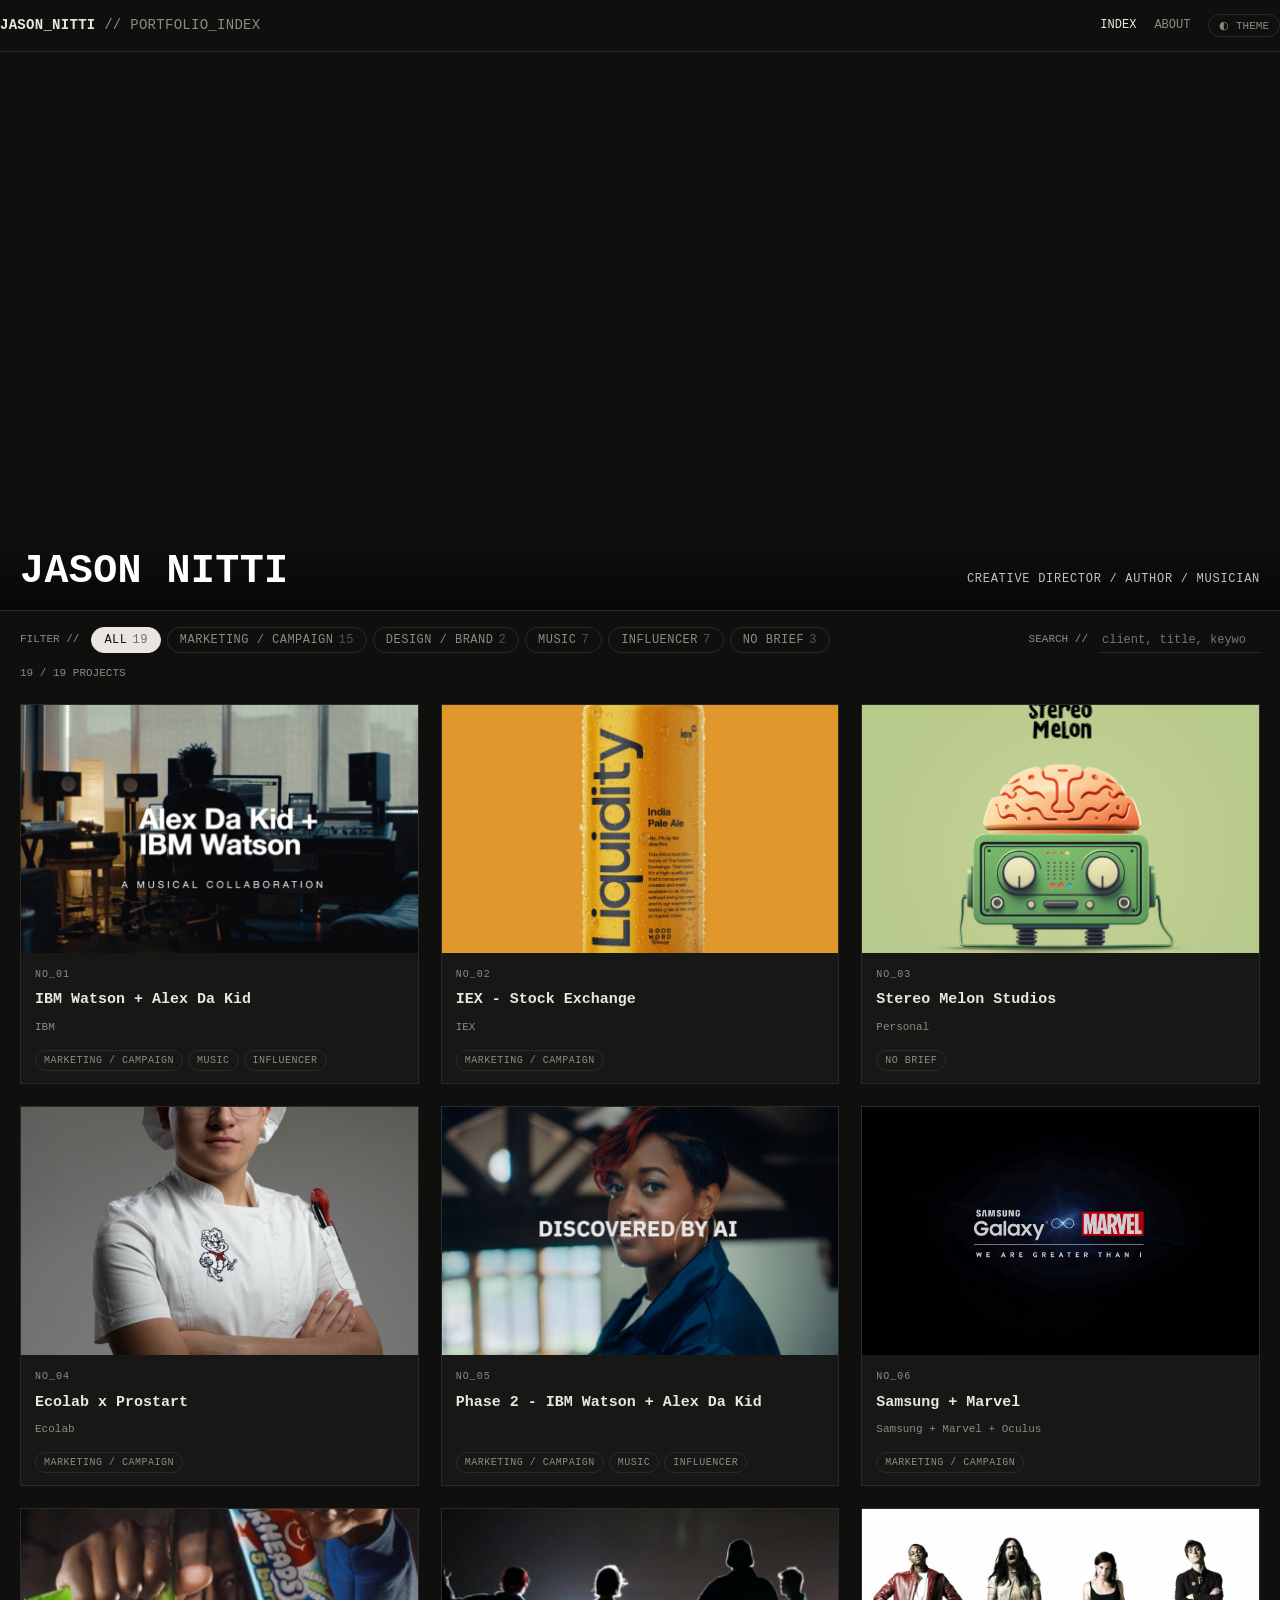
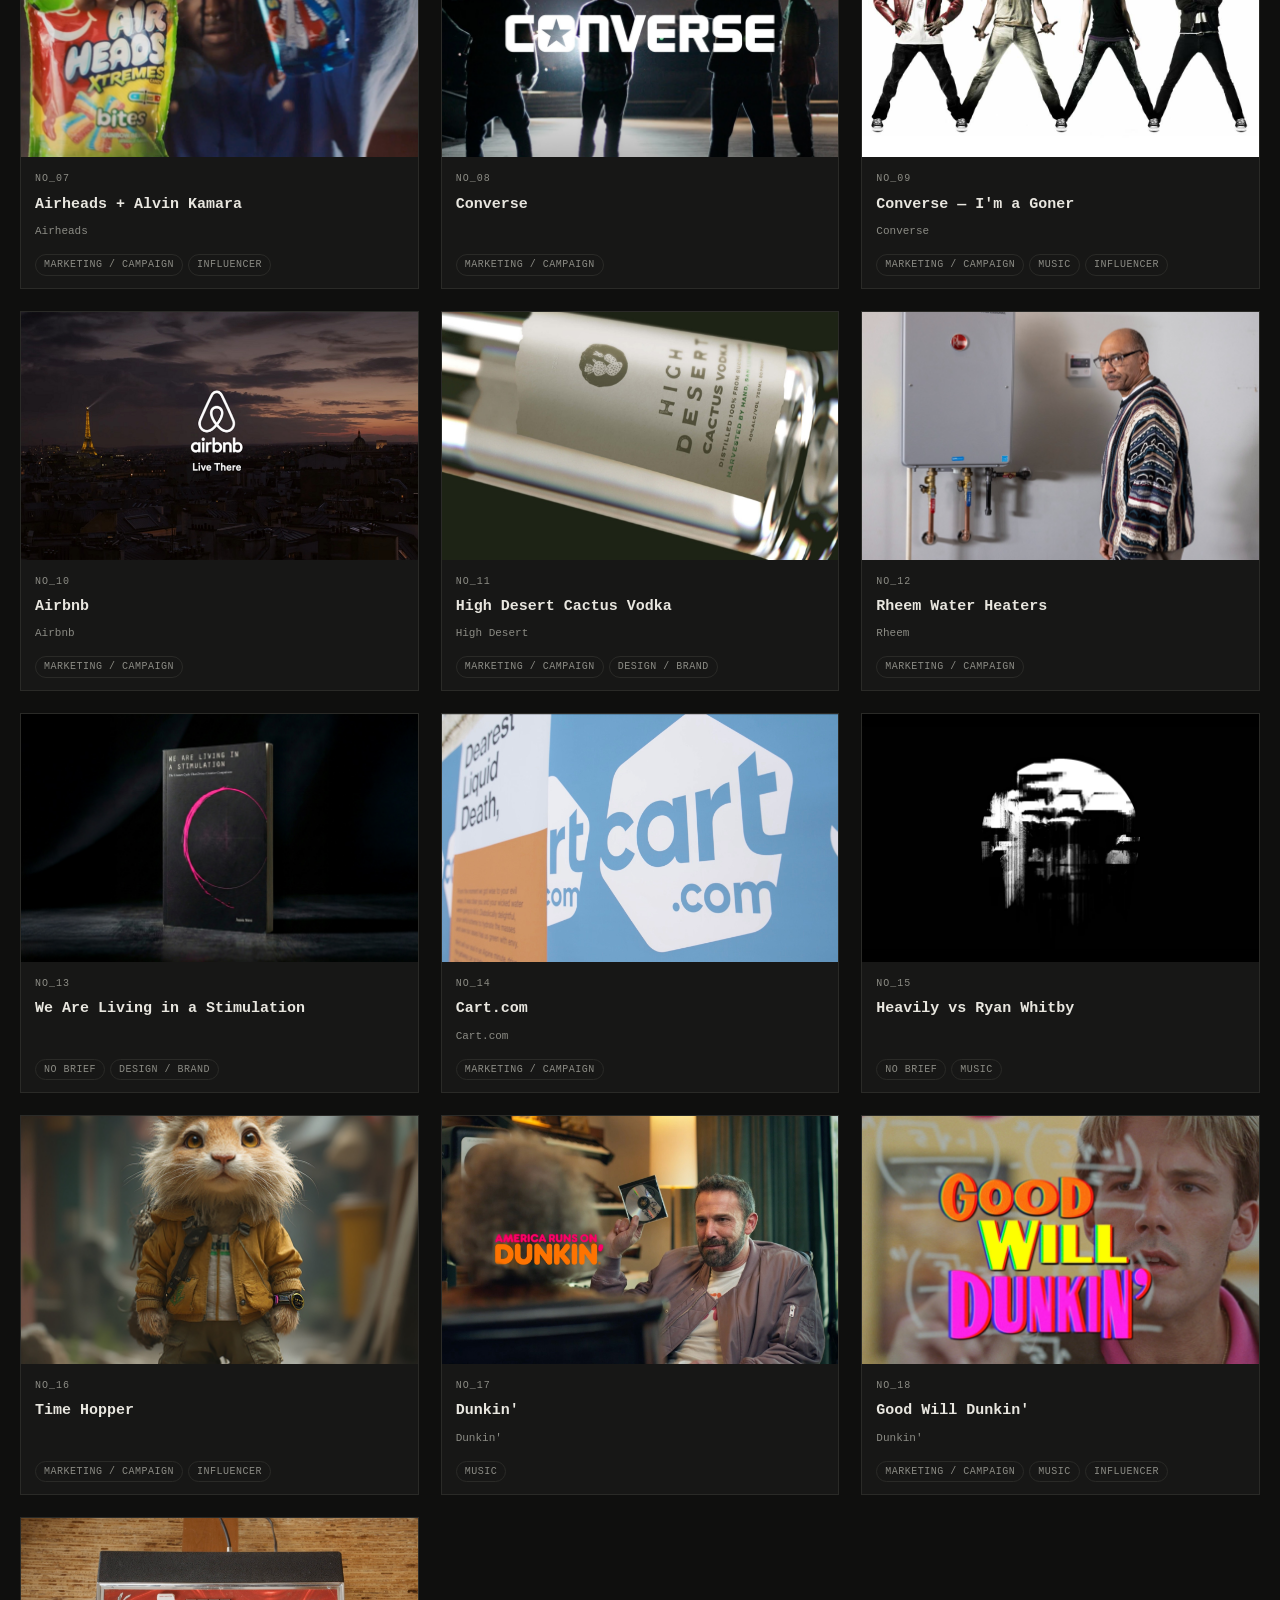
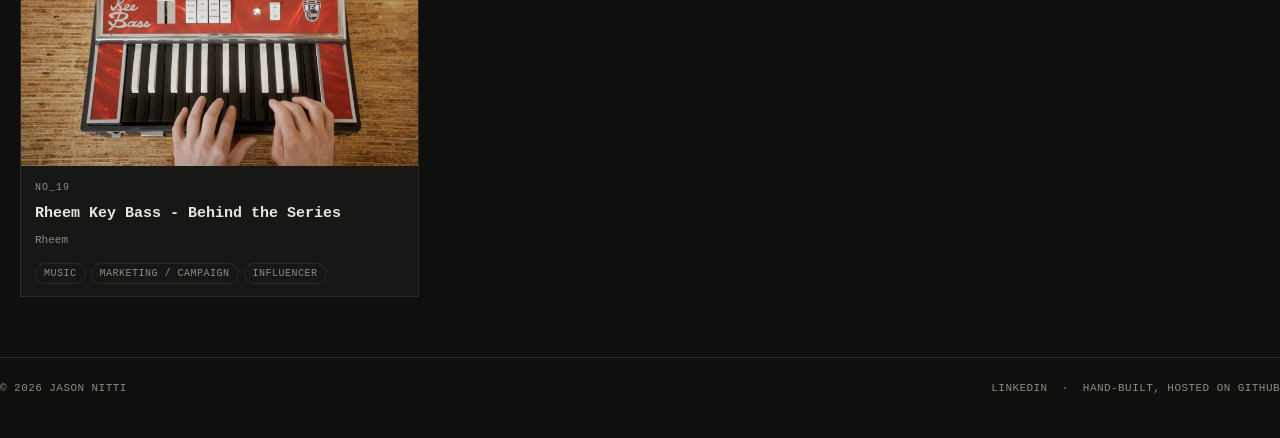
==== index.html @ f8f7aaa5 "Remove Coming Soon case (archived), add bio portrait to About - Coming Soon project + its assets mov" ====
<!DOCTYPE html>
<html lang="en">
<head>
  <meta charset="utf-8">
  <meta name="viewport" content="width=device-width, initial-scale=1">
  <title>Jason Nitti — Portfolio Index</title>
  <meta name="description" content="Jason Nitti — award-winning creative director. Marketing, campaign, brand, design and music work.">
  <link rel="icon" href="favicon.svg" type="image/svg+xml">
  <link rel="stylesheet" href="css/style.css?v=4">
  <script>
    // set theme before paint to avoid flash — dark by default
    document.documentElement.dataset.theme = localStorage.getItem("theme") || "dark";
  </script>
</head>
<body>

  <header class="site">
    <div class="wrap site-bar">
      <a class="brand" href="index.html">JASON_NITTI <span class="dim">// PORTFOLIO_INDEX</span></a>
      <nav class="main">
        <a href="index.html" class="active">Index</a>
        <a href="about.html">About</a>
        <button id="themeToggle" title="Toggle light/dark">◐ theme</button>
      </nav>
    </div>
  </header>

  <section class="masthead">
    <video src="assets/masthead.mp4" autoplay muted loop playsinline></video>
    <div class="scrim wrap">
      <h1>Jason Nitti</h1>
      <div class="sub">Creative Director / Author / Musician</div>
    </div>
  </section>

  <main class="wrap">
    <div class="filters" id="filters">
      <span class="label">Filter //</span>
      <!-- category buttons injected by js -->
      <div class="searchbox">
        <span class="label">Search //</span>
        <input id="search" type="search" placeholder="client, title, keyword…" autocomplete="off">
      </div>
    </div>
    <div class="count-line" id="countLine"></div>
    <div class="grid" id="grid"></div>
  </main>

  <footer class="site wrap">
    <span>© <span id="yr"></span> Jason Nitti</span>
    <span>
      <a href="https://www.linkedin.com/in/jason-nitti-b01b1b7/" target="_blank" rel="noopener">LinkedIn</a>
      &nbsp;·&nbsp; hand-built, hosted on GitHub
    </span>
  </footer>

  <script src="js/main.js?v=4"></script>
</body>
</html>
---- css/style.css ----
/* ============================================================
   JASON NITTI — PORTFOLIO INDEX
   Hand-rolled. No frameworks. Edit freely.
   Theme: monospace index aesthetic, light/dark.
   ============================================================ */

:root {
  --mono: ui-monospace, "SF Mono", Menlo, Monaco, "Cascadia Mono", monospace;
  --bg: #f2efe9;
  --ink: #141414;
  --ink-2: #6b6b66;
  --line: #d8d4cb;
  --card: #faf8f4;
  --accent: #ff4d00;
  --maxw: 1280px;
}
html[data-theme="dark"] {
  --bg: #0f0f0e;
  --ink: #e8e6df;
  --ink-2: #8b8b84;
  --line: #2a2a27;
  --card: #171716;
  --accent: #ff5c14;
}

* { box-sizing: border-box; }
html { scroll-behavior: smooth; }
body {
  margin: 0;
  background: var(--bg);
  color: var(--ink);
  font-family: var(--mono);
  font-size: 14px;
  line-height: 1.55;
  -webkit-font-smoothing: antialiased;
  transition: background .25s ease, color .25s ease;
}
a { color: inherit; text-decoration: none; }
img, video { display: block; max-width: 100%; }

.wrap { max-width: var(--maxw); margin: 0 auto; padding: 0 20px; }

/* ---------- header ---------- */
header.site {
  position: sticky; top: 0; z-index: 50;
  background: var(--bg);
  border-bottom: 1px solid var(--line);
}
.site-bar {
  display: flex; align-items: center; justify-content: space-between;
  gap: 16px; padding: 14px 0;
}
.brand { font-weight: 700; letter-spacing: .02em; text-transform: uppercase; }
.brand .dim { color: var(--ink-2); font-weight: 400; }
nav.main { display: flex; gap: 18px; align-items: center; text-transform: uppercase; font-size: 12px; }
nav.main a { color: var(--ink-2); }
nav.main a:hover, nav.main a.active { color: var(--ink); }
#themeToggle {
  cursor: pointer; background: none; border: 1px solid var(--line);
  color: var(--ink-2); font-family: var(--mono); font-size: 11px;
  padding: 4px 10px; border-radius: 999px; text-transform: uppercase;
}
#themeToggle:hover { color: var(--ink); border-color: var(--ink-2); }

/* ---------- masthead ---------- */
.masthead { position: relative; border-bottom: 1px solid var(--line); overflow: hidden; }
.masthead video { width: 100%; height: min(62vh, 640px); object-fit: cover; }
.masthead .scrim {
  position: absolute; inset: auto 0 0 0; padding: 18px 20px;
  display: flex; justify-content: space-between; align-items: baseline; gap: 12px;
  color: #fff; font-size: 12px; text-transform: uppercase; letter-spacing: .06em;
  background: linear-gradient(transparent, rgba(0,0,0,.55));
}
.masthead .scrim h1 { margin: 0; font-size: clamp(20px, 4vw, 40px); letter-spacing: .01em; line-height: 1; }
.masthead .scrim .sub { text-align: right; color: rgba(255,255,255,.75); line-height: 1; }

/* ---------- filter bar ---------- */
.filters {
  display: flex; flex-wrap: wrap; gap: 8px 6px; align-items: center;
  padding: 16px 0 6px;
}
.filters .label { color: var(--ink-2); font-size: 11px; text-transform: uppercase; margin-right: 6px; }
.fbtn {
  cursor: pointer; font-family: var(--mono); font-size: 12px;
  text-transform: uppercase; letter-spacing: .04em;
  background: none; border: 1px solid var(--line); color: var(--ink-2);
  padding: 5px 12px; border-radius: 999px;
  transition: all .15s ease;
}
.fbtn:hover { color: var(--ink); border-color: var(--ink-2); }
.fbtn.active { background: var(--ink); color: var(--bg); border-color: var(--ink); }
.fbtn .n { opacity: .55; margin-left: 5px; }
.searchbox {
  margin-left: auto; display: flex; align-items: center; gap: 6px;
}
.searchbox input {
  font-family: var(--mono); font-size: 12px; color: var(--ink);
  background: none; border: none; border-bottom: 1px solid var(--line);
  padding: 5px 2px; width: 160px; outline: none;
}
.searchbox input:focus { border-color: var(--accent); }
.count-line { color: var(--ink-2); font-size: 11px; padding: 6px 0 0; text-transform: uppercase; }

/* ---------- index grid ---------- */
.grid {
  display: grid; gap: 22px;
  grid-template-columns: repeat(auto-fill, minmax(300px, 1fr));
  padding: 22px 0 60px;
}
.card {
  border: 1px solid var(--line); background: var(--card);
  transition: transform .18s ease, border-color .18s ease;
  display: flex; flex-direction: column;
}
.card:hover { transform: translateY(-3px); border-color: var(--ink-2); }
.card .thumb { aspect-ratio: 16/10; overflow: hidden; background: #000; }
.card .thumb img {
  width: 100%; height: 100%; object-fit: cover;
  transition: transform .4s ease, opacity .3s ease;
}
.card:hover .thumb img { transform: scale(1.03); }
.card .body { padding: 14px 14px 12px; display: flex; flex-direction: column; gap: 8px; flex: 1; }
.card .id { color: var(--ink-2); font-size: 10px; letter-spacing: .1em; }
.card h3 { margin: 0; font-size: 15px; line-height: 1.35; }
.card .meta { color: var(--ink-2); font-size: 11px; }
.card .tags { display: flex; flex-wrap: wrap; gap: 5px; margin-top: auto; padding-top: 6px; }
.tag {
  font-size: 10px; text-transform: uppercase; letter-spacing: .05em;
  border: 1px solid var(--line); color: var(--ink-2);
  padding: 2px 8px; border-radius: 999px;
}
.tag.accent { border-color: var(--accent); color: var(--accent); }
.empty { color: var(--ink-2); padding: 40px 0; }

/* ---------- project page ---------- */
.crumbs {
  display: flex; justify-content: space-between; gap: 12px;
  padding: 16px 0; font-size: 12px; text-transform: uppercase; color: var(--ink-2);
}
.crumbs a:hover { color: var(--ink); }
.proj-head { padding: 8px 0 4px; max-width: 900px; }
.proj-head h1 { margin: 0 0 10px; font-size: clamp(24px, 4vw, 40px); line-height: 1.15; }
.proj-head .tags { display: flex; gap: 6px; flex-wrap: wrap; margin-bottom: 14px; }
.proj-head .summary { font-size: 15px; line-height: 1.65; margin: 0 0 8px; }
.proj-head .summary p { margin: 0 0 10px; }
.proj-links { display: flex; gap: 10px; flex-wrap: wrap; margin: 14px 0 4px; }
.proj-links a {
  font-size: 12px; text-transform: uppercase; letter-spacing: .04em;
  border: 1px solid var(--accent); color: var(--accent);
  padding: 7px 16px; border-radius: 999px; transition: all .15s ease;
}
.proj-links a:hover { background: var(--accent); color: var(--bg); }
.details {
  display: grid; grid-template-columns: repeat(auto-fit, minmax(220px, 1fr));
  gap: 14px 24px; border-top: 1px solid var(--line); border-bottom: 1px solid var(--line);
  padding: 18px 0; margin: 22px 0;
}
.details .d .label { color: var(--ink-2); font-size: 10px; text-transform: uppercase; letter-spacing: .08em; margin-bottom: 3px; }
.details .d .text { font-size: 12.5px; line-height: 1.5; }

/* ---------- story carousel ---------- */
.story { padding: 8px 0 20px; }
.story .head {
  display: flex; align-items: baseline; justify-content: space-between; gap: 10px;
  padding-bottom: 10px;
}
.story .head .t { font-size: 11px; text-transform: uppercase; letter-spacing: .08em; color: var(--ink-2); }
.story .counter { font-size: 12px; color: var(--ink-2); }
.story .counter b { color: var(--ink); }

/* media + caption live in one grid: stacked on mobile, side-by-side on wide
   screens so the keyframe text is always visible without scrolling */
.story-grid { display: grid; grid-template-columns: 1fr; }
@media (min-width: 900px) {
  .story-grid { grid-template-columns: minmax(0, 1fr) 320px; }
  .story-grid .caption {
    border-top: 1px solid var(--line); border-left: none;
    display: flex; flex-direction: column; justify-content: flex-start;
    overflow-y: auto;
  }
}
/* keyframe without copy: media takes the full width, panel disappears */
.story-grid.nocap { grid-template-columns: 1fr; }
.story-grid.nocap .caption { display: none; }
.stage {
  position: relative; border: 1px solid var(--line); background: #000;
  min-width: 0;
}
.stage .media {
  aspect-ratio: 16/9; max-height: 62vh; margin: 0 auto;
  display: flex; align-items: center; justify-content: center;
}
.stage .media img, .stage .media video { width: 100%; height: 100%; object-fit: contain; }
.navbtn {
  position: absolute; top: 50%; transform: translateY(-50%);
  cursor: pointer; border: none; font-family: var(--mono);
  background: rgba(0,0,0,.45); color: #fff; font-size: 20px;
  width: 44px; height: 64px; z-index: 5;
  transition: background .15s ease;
}
.navbtn:hover { background: var(--accent); }
.navbtn.prev { left: 0; }
.navbtn.next { right: 0; }
/* on the last keyframe the next-arrow becomes a "restart" cue */
.navbtn.restart { background: var(--accent); font-size: 17px; }
.caption {
  border: 1px solid var(--line); border-top: none; background: var(--card);
  padding: 16px 18px; min-height: 84px;
}
.caption .ct { font-size: 13px; font-weight: 700; text-transform: uppercase; letter-spacing: .04em; margin: 0 0 6px; }
.caption .cd { margin: 0; color: var(--ink); font-size: 13.5px; line-height: 1.65; max-width: 860px; white-space: pre-line; }
.caption .cd:empty::before { content: "—"; color: var(--ink-2); }
.thumbs {
  display: flex; gap: 8px; padding: 12px 0 0; overflow-x: auto; scrollbar-width: thin;
}
.thumbs button {
  cursor: pointer; padding: 0; border: 2px solid transparent; background: none;
  flex: 0 0 auto; width: 92px; aspect-ratio: 16/10; overflow: hidden; opacity: .55;
  transition: opacity .15s ease, border-color .15s ease;
}
.thumbs button img { width: 100%; height: 100%; object-fit: cover; }
.thumbs button:hover { opacity: .85; }
.thumbs button.active { opacity: 1; border-color: var(--accent); }
.thumbs .vbadge { position: relative; }
.thumbs .vbadge::after {
  content: "▶"; position: absolute; right: 4px; bottom: 2px;
  color: #fff; font-size: 10px; text-shadow: 0 0 4px #000;
}

.proj-footer {
  display: flex; justify-content: space-between; gap: 12px;
  border-top: 1px solid var(--line); margin-top: 30px; padding: 18px 0 60px;
  font-size: 12px; text-transform: uppercase;
}
.proj-footer a { color: var(--ink-2); max-width: 45%; }
.proj-footer a:hover { color: var(--ink); }

/* ---------- about ---------- */
.about { max-width: 1080px; padding: 40px 0 80px; }
.about-grid { display: grid; grid-template-columns: 1fr; gap: 32px; }
@media (min-width: 820px) { .about-grid { grid-template-columns: 360px 1fr; gap: 48px; } }
.about .portrait img { width: 100%; border: 1px solid var(--line); }
.about .bio { max-width: 640px; }
.about h1 { font-size: clamp(24px, 4vw, 36px); margin: 0 0 24px; }
.about p { font-size: 15px; line-height: 1.8; margin: 0 0 20px; }
.about .links { margin-top: 30px; display: flex; gap: 14px; font-size: 12px; text-transform: uppercase; }
.about .links a { border: 1px solid var(--line); padding: 8px 16px; border-radius: 999px; color: var(--ink-2); }
.about .links a:hover { color: var(--ink); border-color: var(--ink-2); }

/* ---------- footer ---------- */
footer.site {
  border-top: 1px solid var(--line);
  padding: 22px 0 40px; color: var(--ink-2); font-size: 11px;
  display: flex; justify-content: space-between; gap: 12px; flex-wrap: wrap;
  text-transform: uppercase; letter-spacing: .04em;
}
footer.site a:hover { color: var(--ink); }

@media (max-width: 640px) {
  .masthead video { height: 46vh; }
  .searchbox { margin-left: 0; width: 100%; }
  .searchbox input { width: 100%; }
  .navbtn { width: 36px; height: 52px; font-size: 16px; }
}
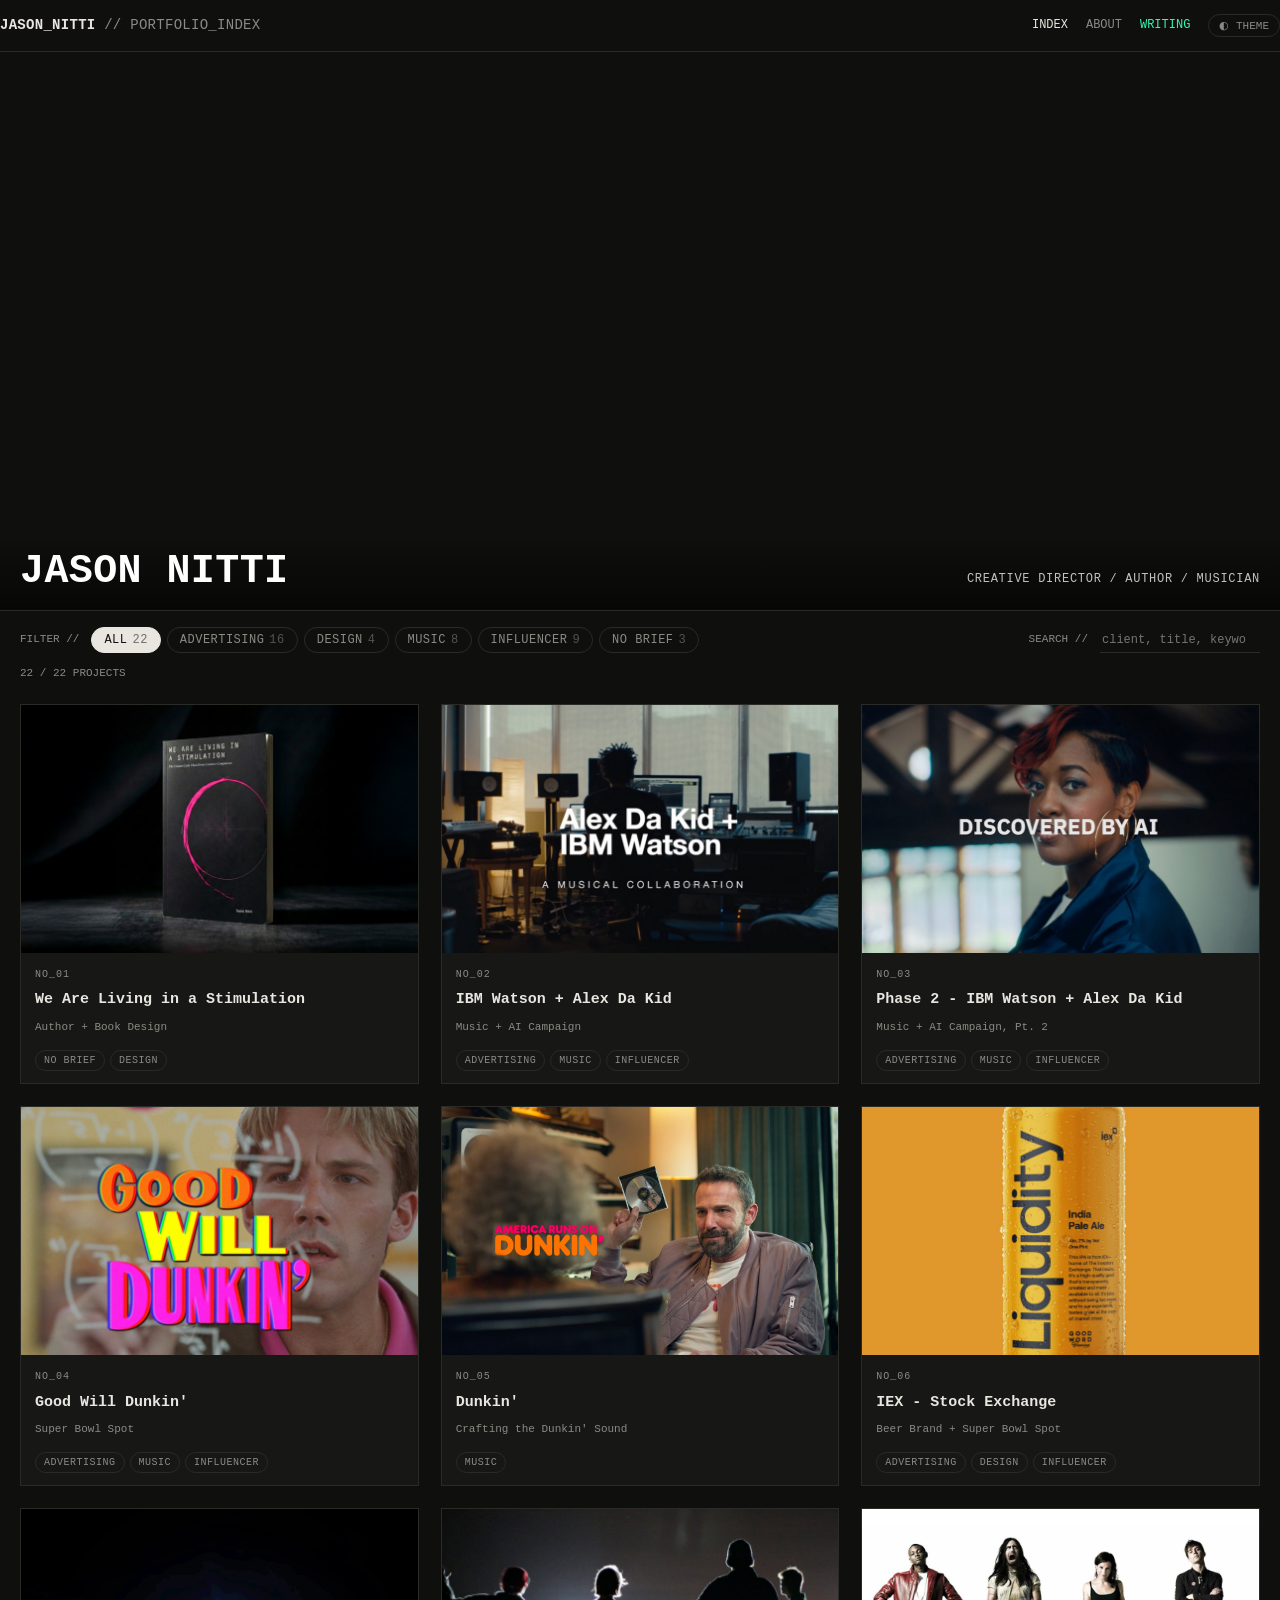
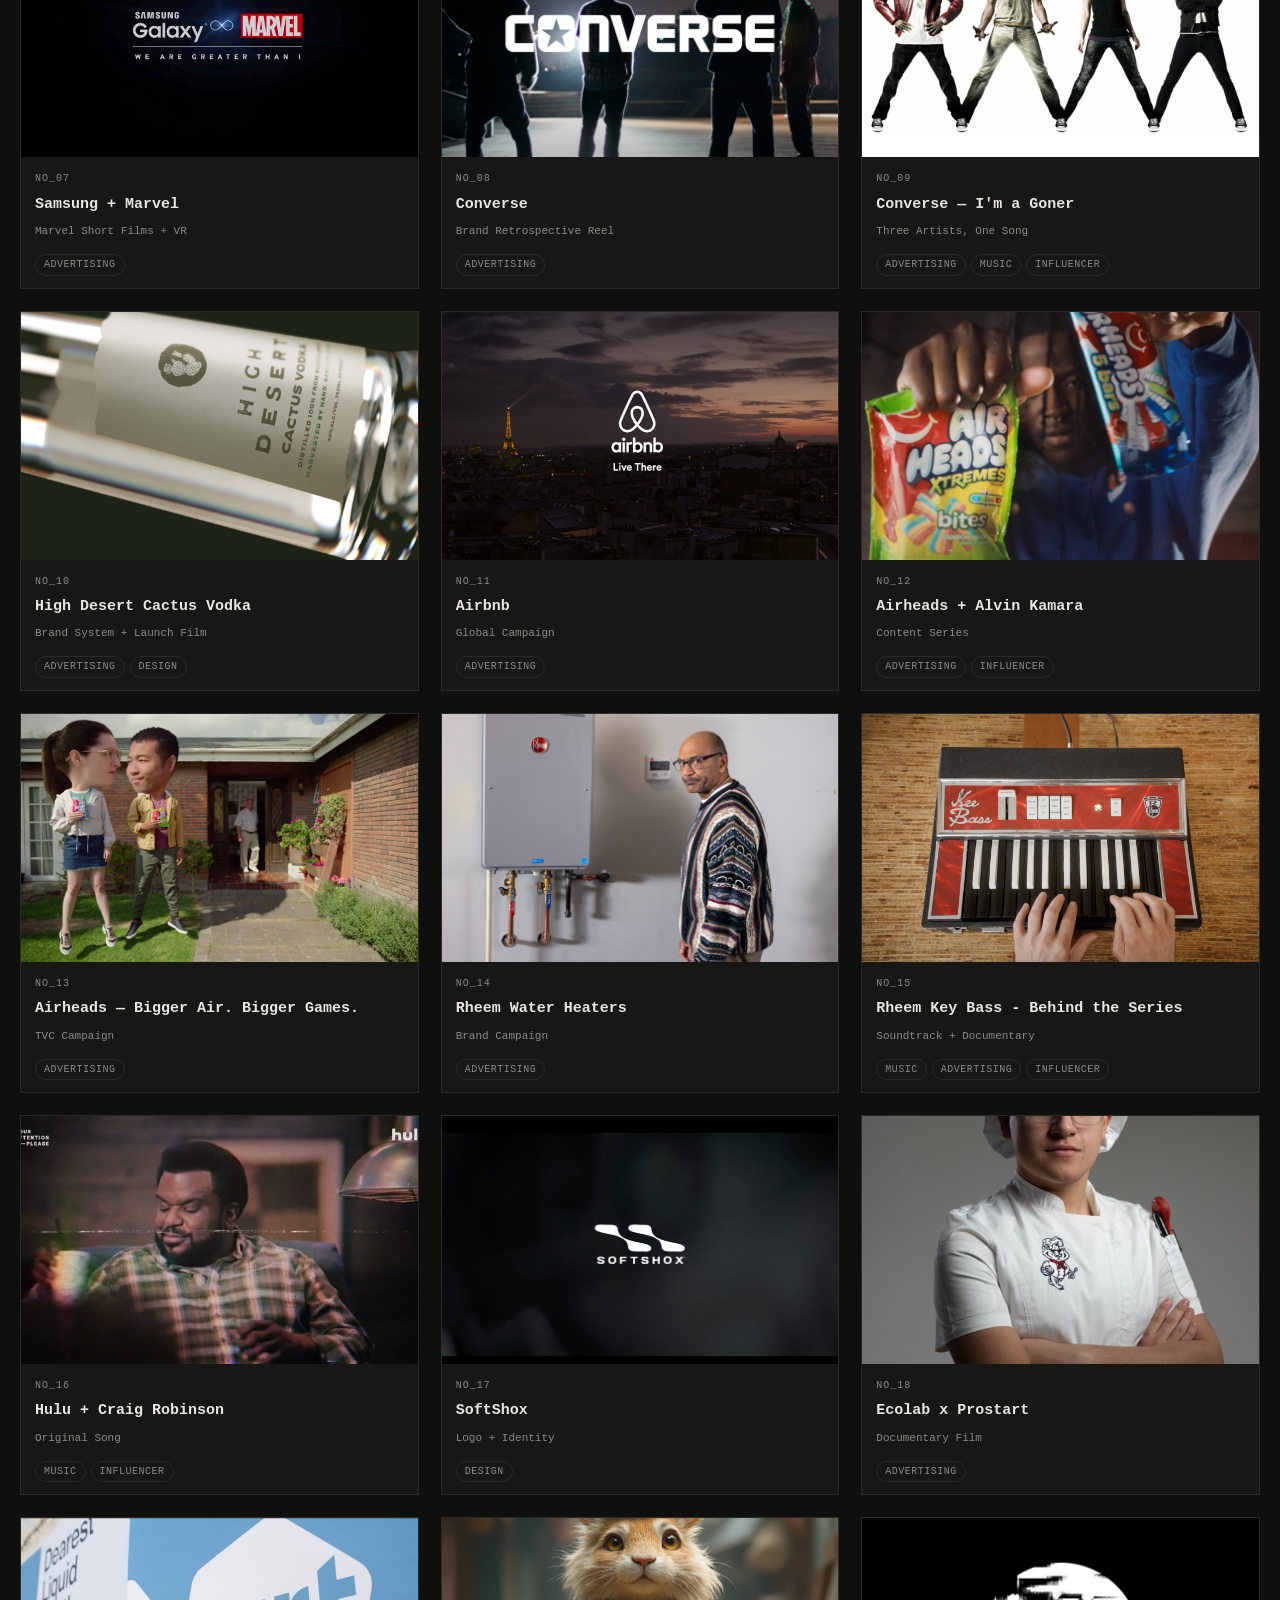
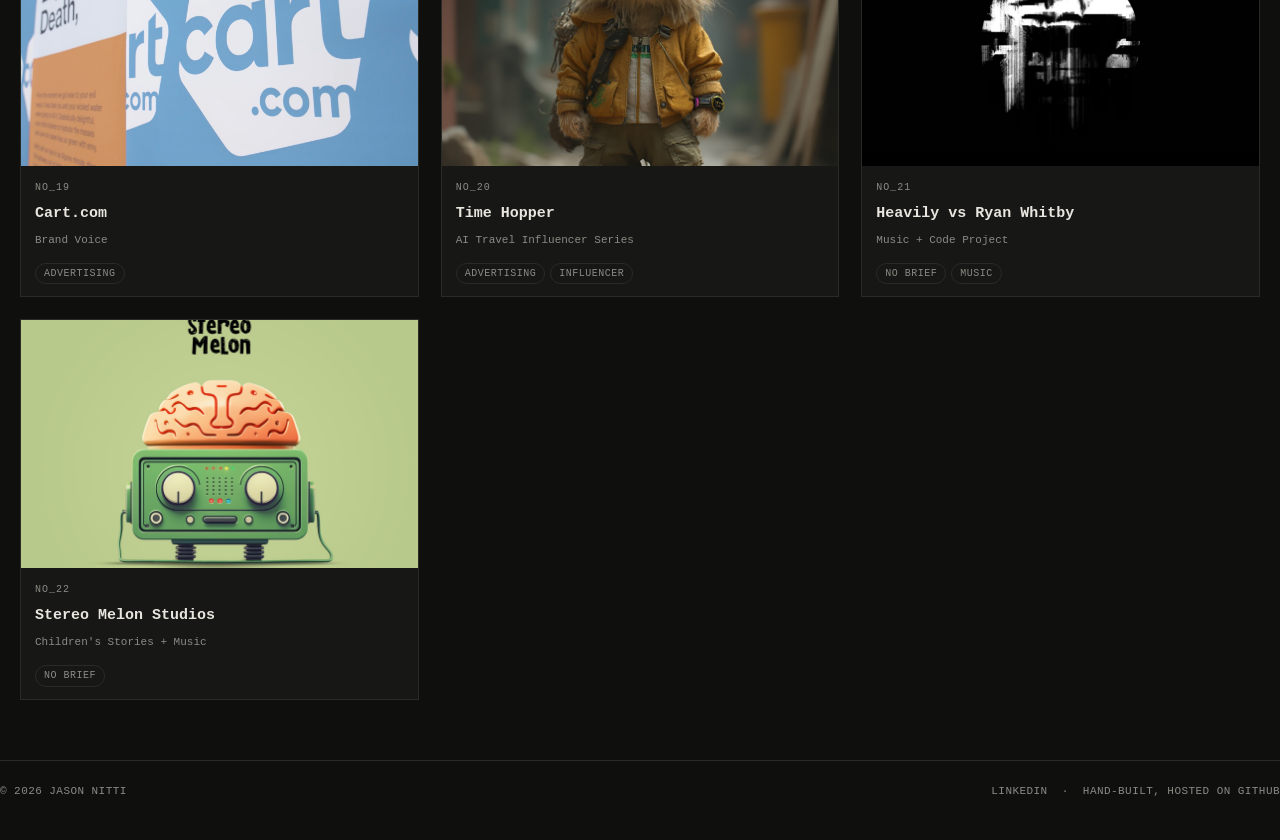
==== commit ef611c5e: "Add Writing nav link to Ghostwriter in the Machine Phosphor-green accent ties the nav item to the mi" ====
--- a/index.html
+++ b/index.html
@@ -6,7 +6,7 @@
   <title>Jason Nitti — Portfolio Index</title>
   <meta name="description" content="Jason Nitti — award-winning creative director. Marketing, campaign, brand, design and music work.">
   <link rel="icon" href="favicon.svg" type="image/svg+xml">
-  <link rel="stylesheet" href="css/style.css?v=4">
+  <link rel="stylesheet" href="css/style.css?v=5">
   <script>
     // set theme before paint to avoid flash — dark by default
     document.documentElement.dataset.theme = localStorage.getItem("theme") || "dark";
@@ -20,6 +20,7 @@
       <nav class="main">
         <a href="index.html" class="active">Index</a>
         <a href="about.html">About</a>
+        <a href="ghostwriterinthemachine/" class="writing">Writing</a>
         <button id="themeToggle" title="Toggle light/dark">◐ theme</button>
       </nav>
     </div>
--- a/css/style.css
+++ b/css/style.css
@@ -55,6 +55,8 @@
 nav.main { display: flex; gap: 18px; align-items: center; text-transform: uppercase; font-size: 12px; }
 nav.main a { color: var(--ink-2); }
 nav.main a:hover, nav.main a.active { color: var(--ink); }
+nav.main a.writing { color: #34f5b2; }
+nav.main a.writing:hover { color: #34f5b2; text-shadow: 0 0 10px rgba(52, 245, 178, .5); }
 #themeToggle {
   cursor: pointer; background: none; border: 1px solid var(--line);
   color: var(--ink-2); font-family: var(--mono); font-size: 11px;
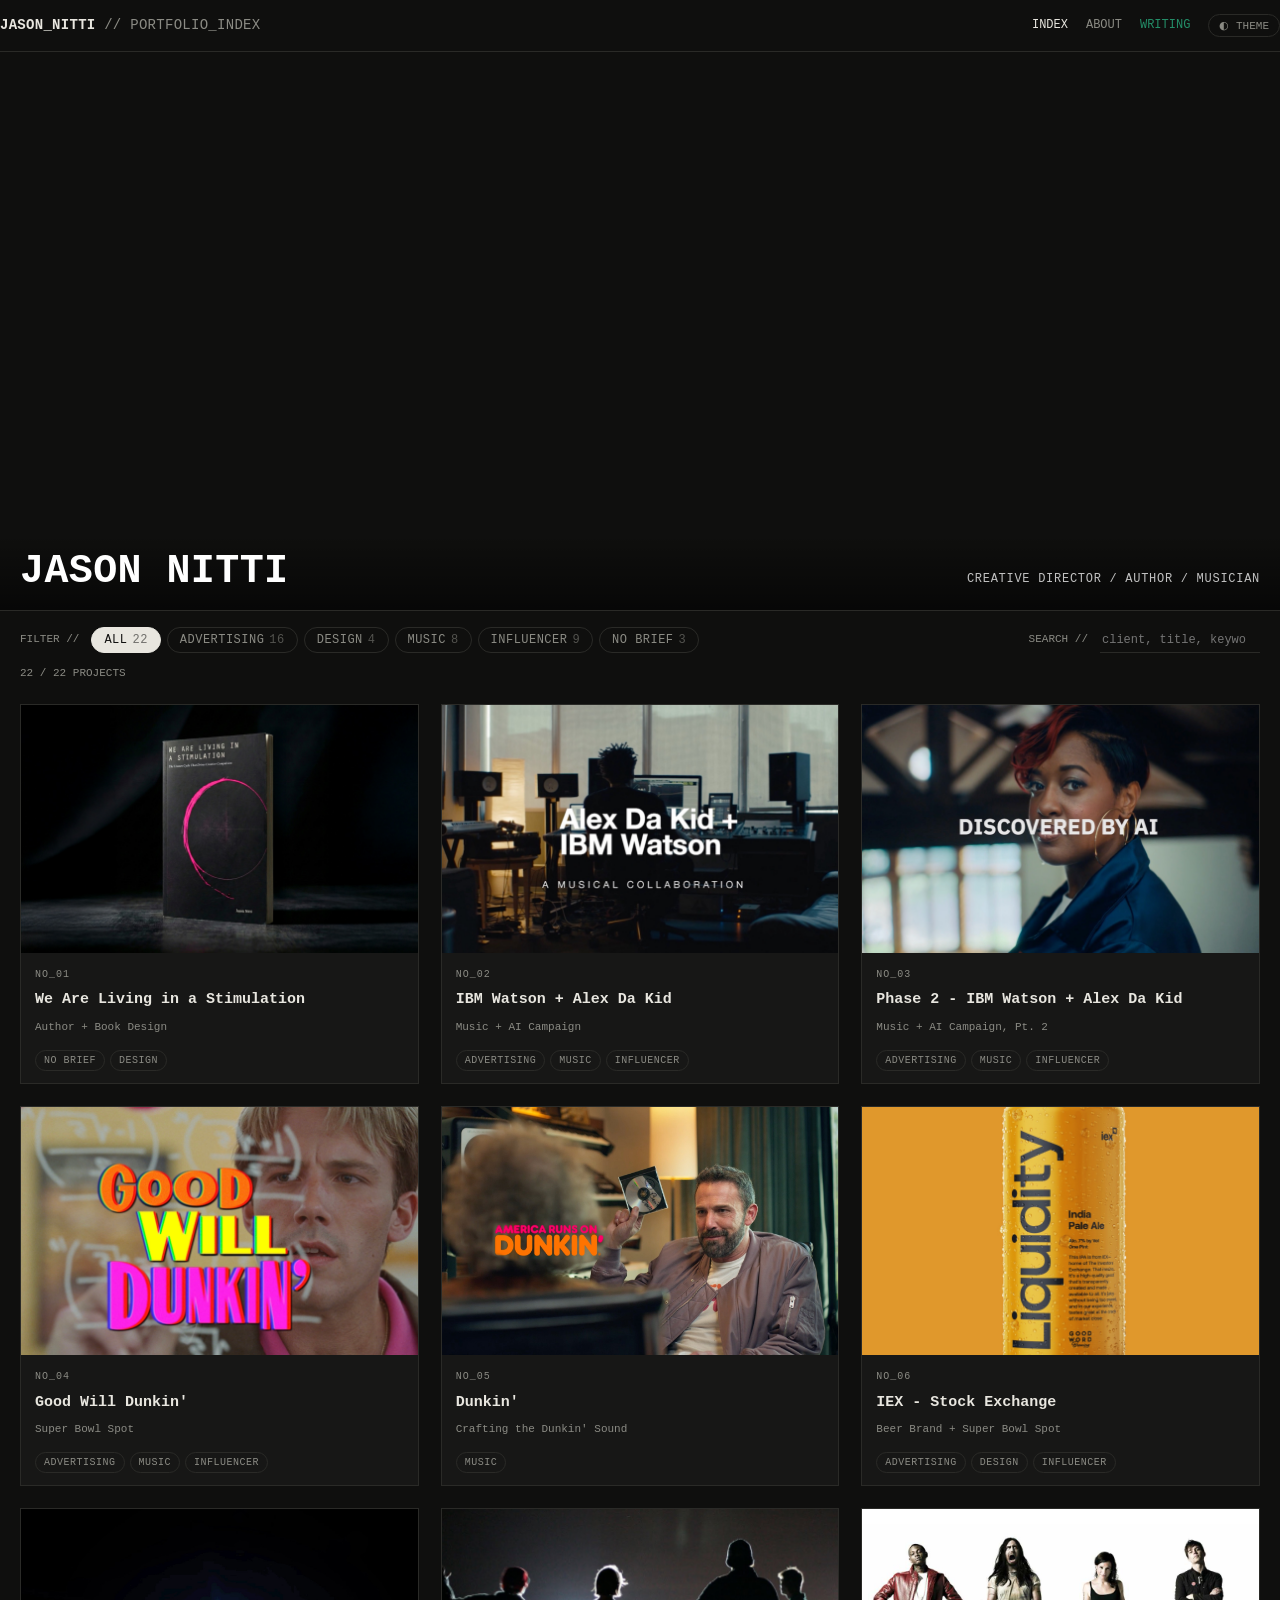
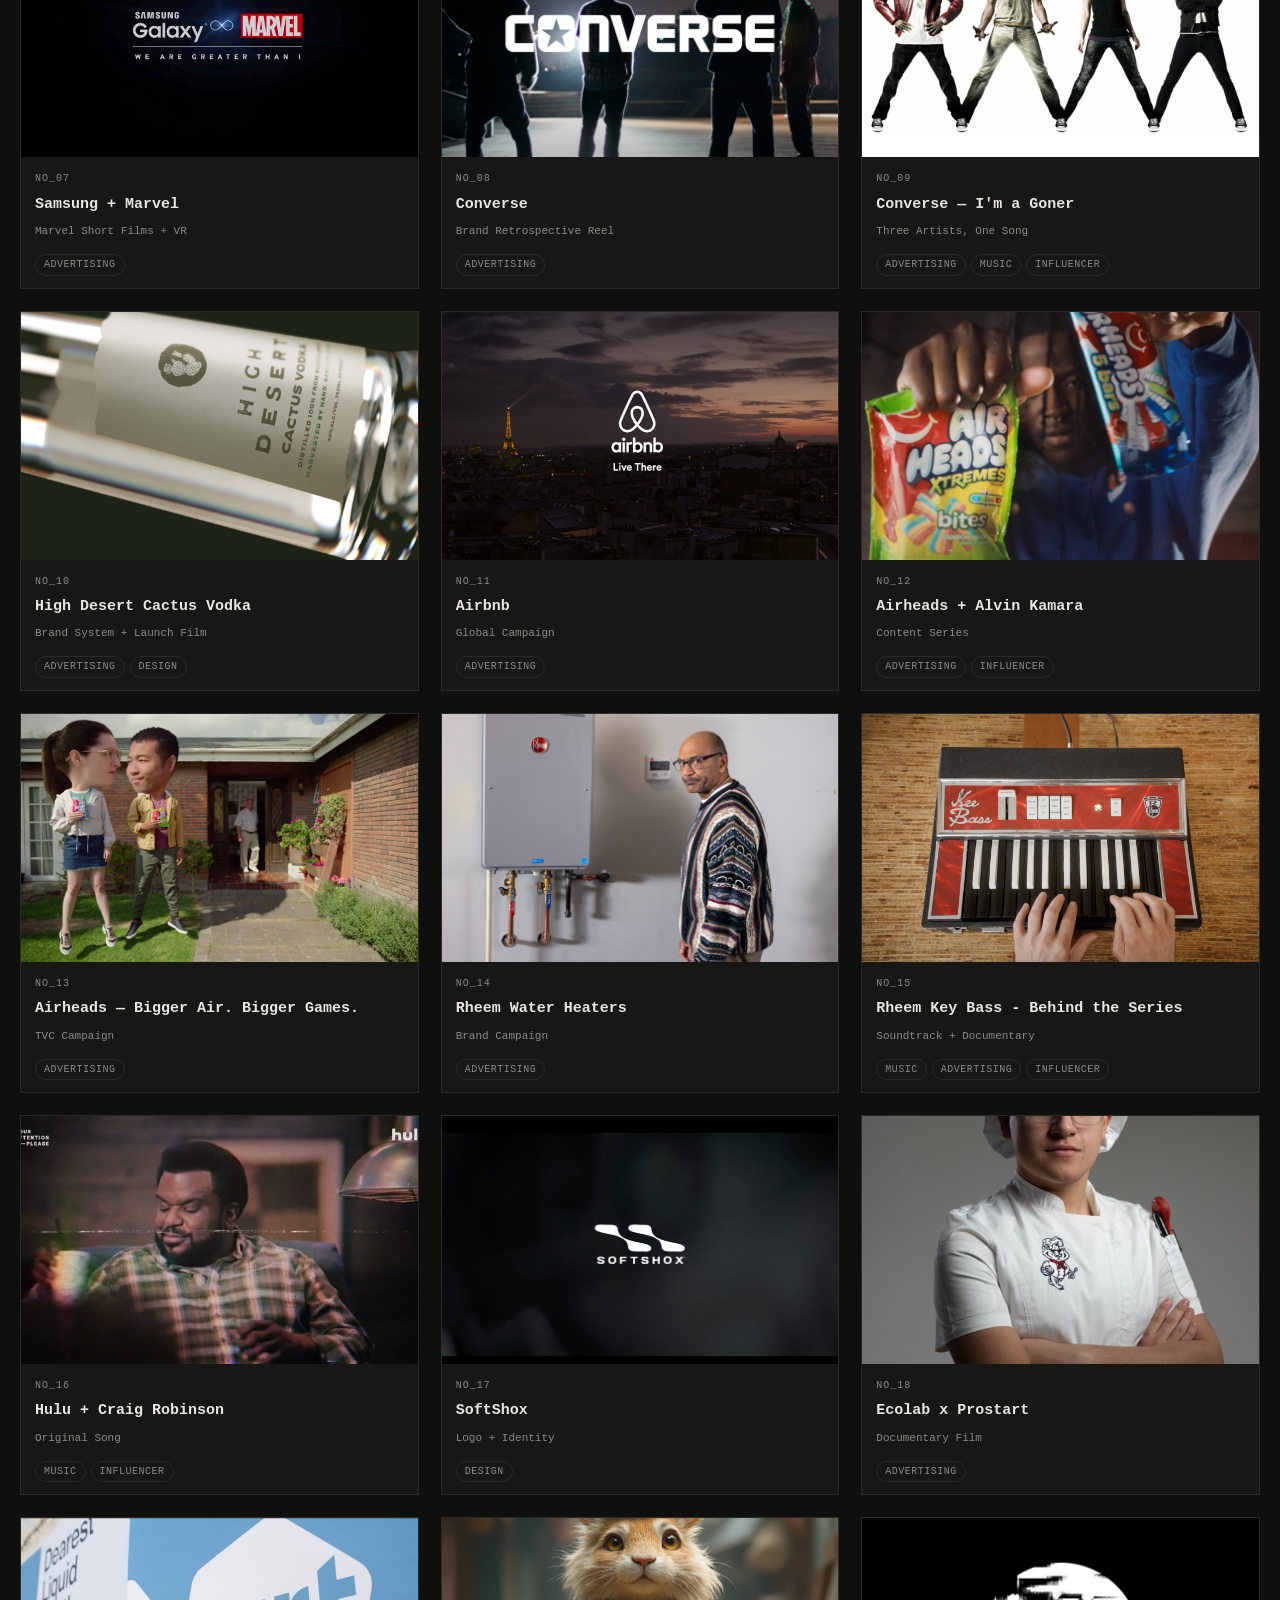
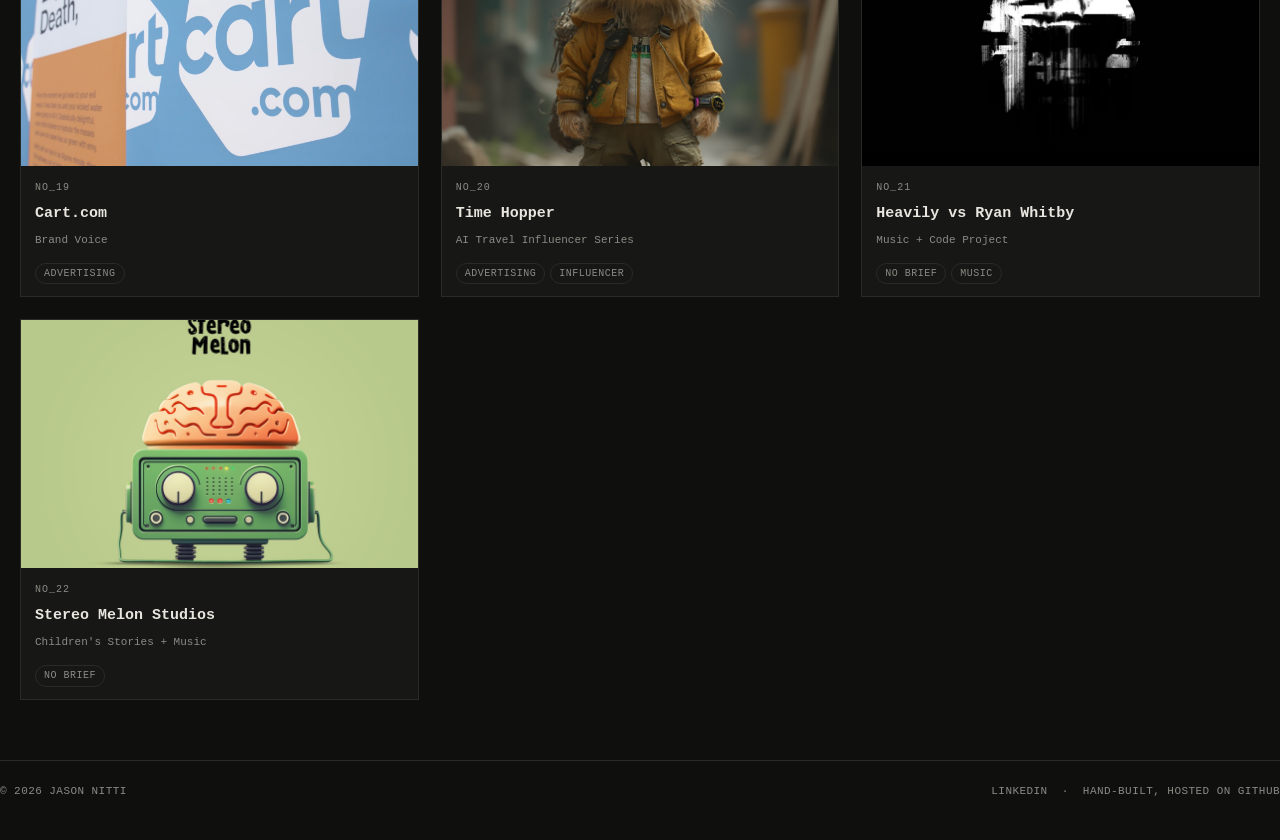
==== commit 7945cd2a: "Mute Writing nav link to resting green, full-bright on hover Keeps it visually distinct from Index/A" ====
--- a/index.html
+++ b/index.html
@@ -6,7 +6,7 @@
   <title>Jason Nitti — Portfolio Index</title>
   <meta name="description" content="Jason Nitti — award-winning creative director. Marketing, campaign, brand, design and music work.">
   <link rel="icon" href="favicon.svg" type="image/svg+xml">
-  <link rel="stylesheet" href="css/style.css?v=5">
+  <link rel="stylesheet" href="css/style.css?v=6">
   <script>
     // set theme before paint to avoid flash — dark by default
     document.documentElement.dataset.theme = localStorage.getItem("theme") || "dark";
--- a/css/style.css
+++ b/css/style.css
@@ -55,7 +55,7 @@
 nav.main { display: flex; gap: 18px; align-items: center; text-transform: uppercase; font-size: 12px; }
 nav.main a { color: var(--ink-2); }
 nav.main a:hover, nav.main a.active { color: var(--ink); }
-nav.main a.writing { color: #34f5b2; }
+nav.main a.writing { color: rgba(52, 245, 178, .55); }
 nav.main a.writing:hover { color: #34f5b2; text-shadow: 0 0 10px rgba(52, 245, 178, .5); }
 #themeToggle {
   cursor: pointer; background: none; border: 1px solid var(--line);
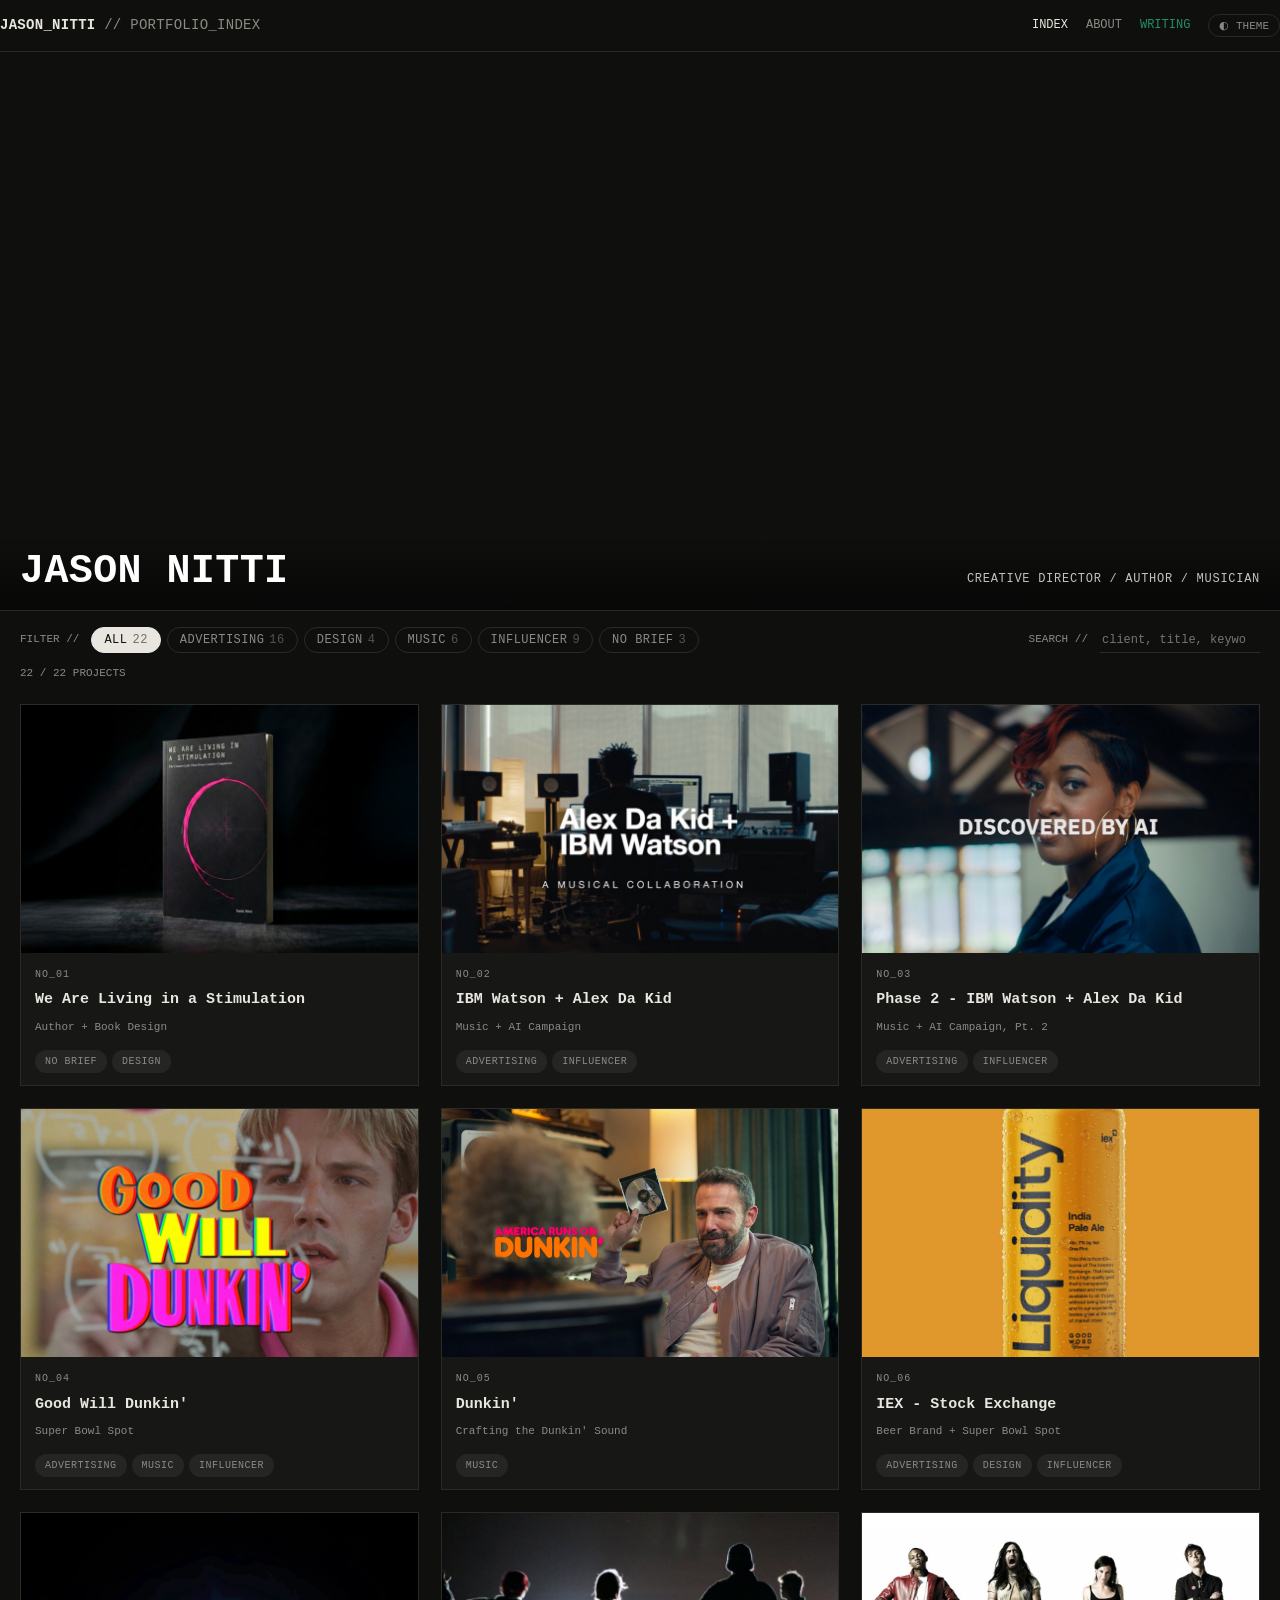
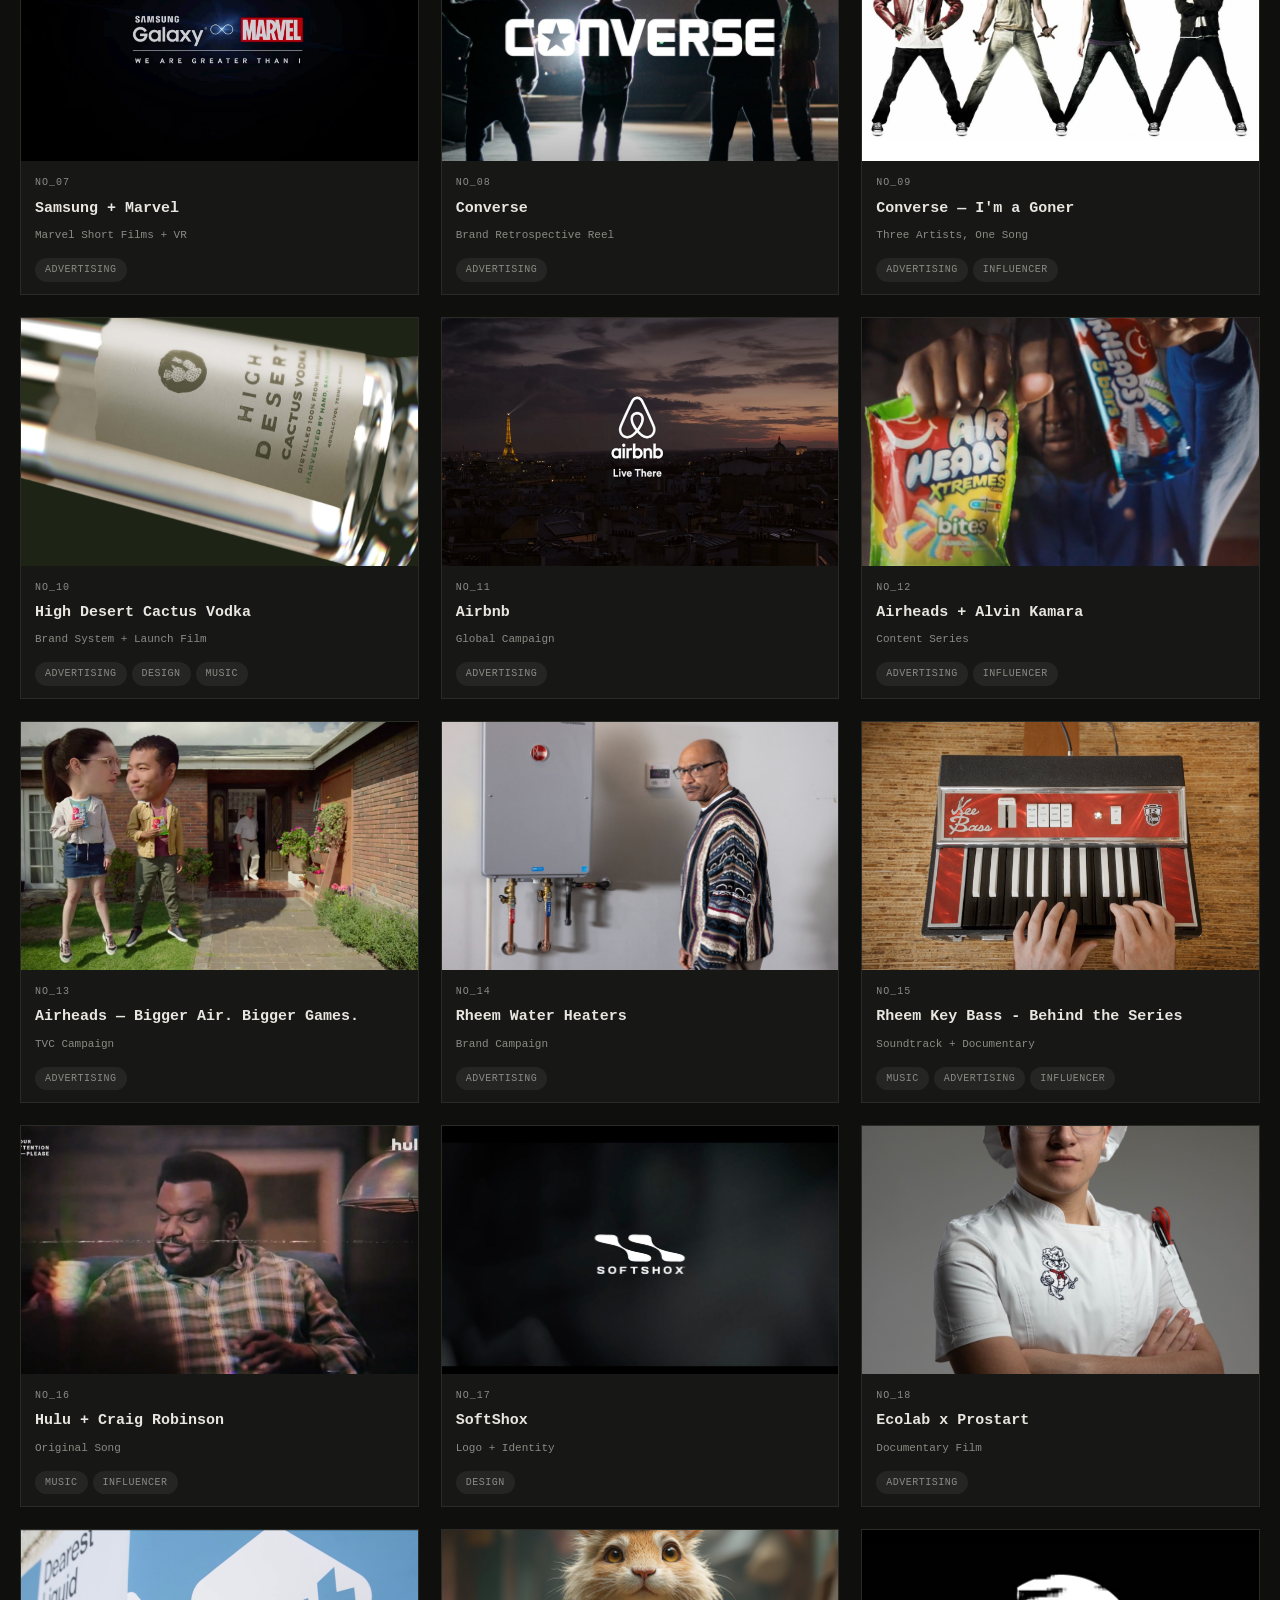
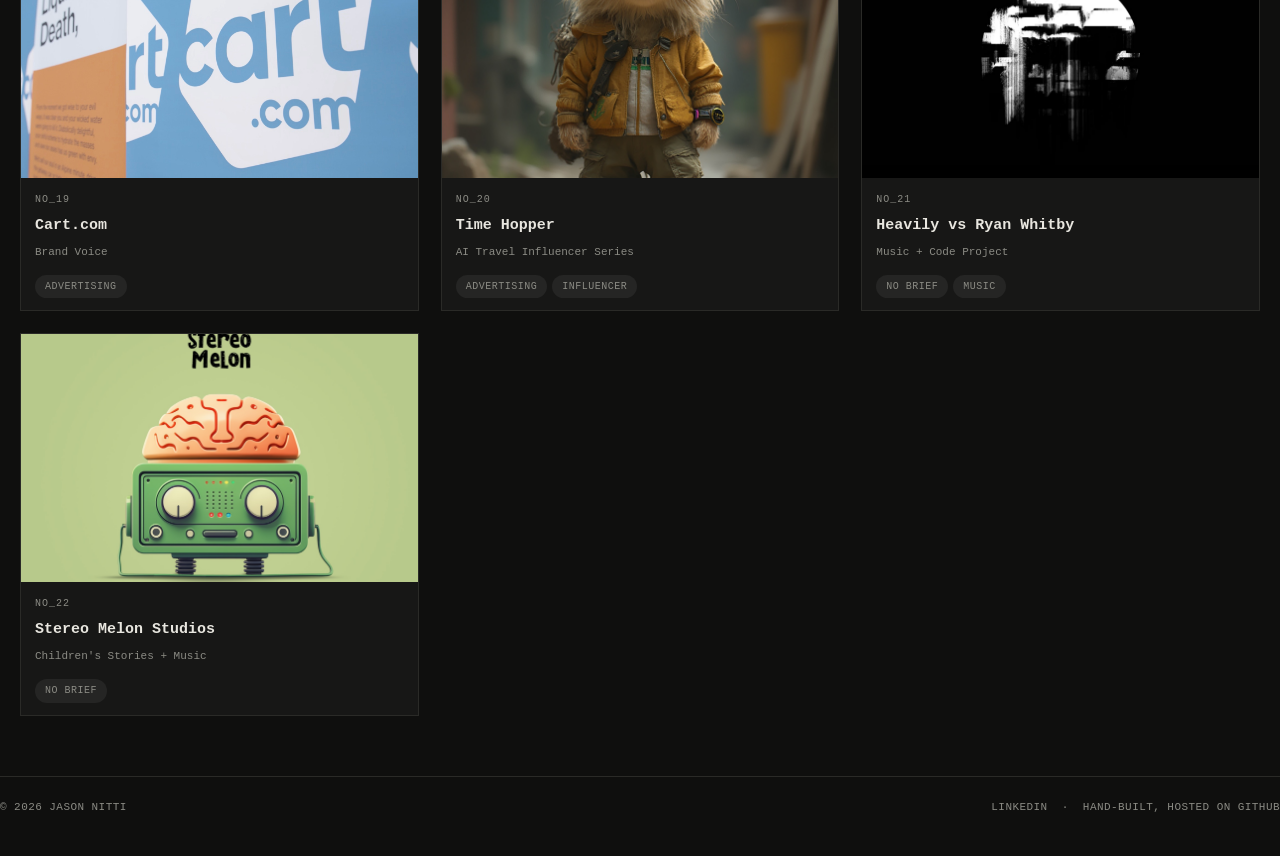
==== commit 8124f94c: "Index cards: soft-filled category chips instead of outlined pills De-weights the ~50 outlined pills " ====
--- a/index.html
+++ b/index.html
@@ -6,7 +6,7 @@
   <title>Jason Nitti — Portfolio Index</title>
   <meta name="description" content="Jason Nitti — award-winning creative director. Marketing, campaign, brand, design and music work.">
   <link rel="icon" href="favicon.svg" type="image/svg+xml">
-  <link rel="stylesheet" href="css/style.css?v=6">
+  <link rel="stylesheet" href="css/style.css?v=8">
   <script>
     // set theme before paint to avoid flash — dark by default
     document.documentElement.dataset.theme = localStorage.getItem("theme") || "dark";
--- a/css/style.css
+++ b/css/style.css
@@ -13,6 +13,11 @@
   --card: #faf8f4;
   --accent: #ff4d00;
   --maxw: 1280px;
+  --chip: rgba(20, 20, 20, .05);        /* soft index-card chip fill (light) */
+  --chip-accent: rgba(255, 77, 0, .10);
+  /* Writing nav link — ghostwriter microsite's near-black slate reads legibly
+     on cream; the phosphor green only shows up on hover/dark mode. */
+  --writing-rest: #1d2529;
 }
 html[data-theme="dark"] {
   --bg: #0f0f0e;
@@ -21,6 +26,9 @@
   --line: #2a2a27;
   --card: #171716;
   --accent: #ff5c14;
+  --writing-rest: rgba(52, 245, 178, .55);
+  --chip: rgba(255, 255, 255, .06);     /* soft index-card chip fill (dark) */
+  --chip-accent: rgba(255, 92, 20, .15);
 }
 
 * { box-sizing: border-box; }
@@ -55,7 +63,7 @@
 nav.main { display: flex; gap: 18px; align-items: center; text-transform: uppercase; font-size: 12px; }
 nav.main a { color: var(--ink-2); }
 nav.main a:hover, nav.main a.active { color: var(--ink); }
-nav.main a.writing { color: rgba(52, 245, 178, .55); }
+nav.main a.writing { color: var(--writing-rest); }
 nav.main a.writing:hover { color: #34f5b2; text-shadow: 0 0 10px rgba(52, 245, 178, .5); }
 #themeToggle {
   cursor: pointer; background: none; border: 1px solid var(--line);
@@ -132,6 +140,10 @@
   padding: 2px 8px; border-radius: 999px;
 }
 .tag.accent { border-color: var(--accent); color: var(--accent); }
+/* index cards: soft-filled chips read as intentional metadata without the
+   visual weight of an outline (the project-page header keeps its outline) */
+.card .tag { border-color: transparent; background: var(--chip); padding: 3px 9px; }
+.card .tag.accent { border-color: transparent; background: var(--chip-accent); color: var(--accent); }
 .empty { color: var(--ink-2); padding: 40px 0; }
 
 /* ---------- project page ---------- */
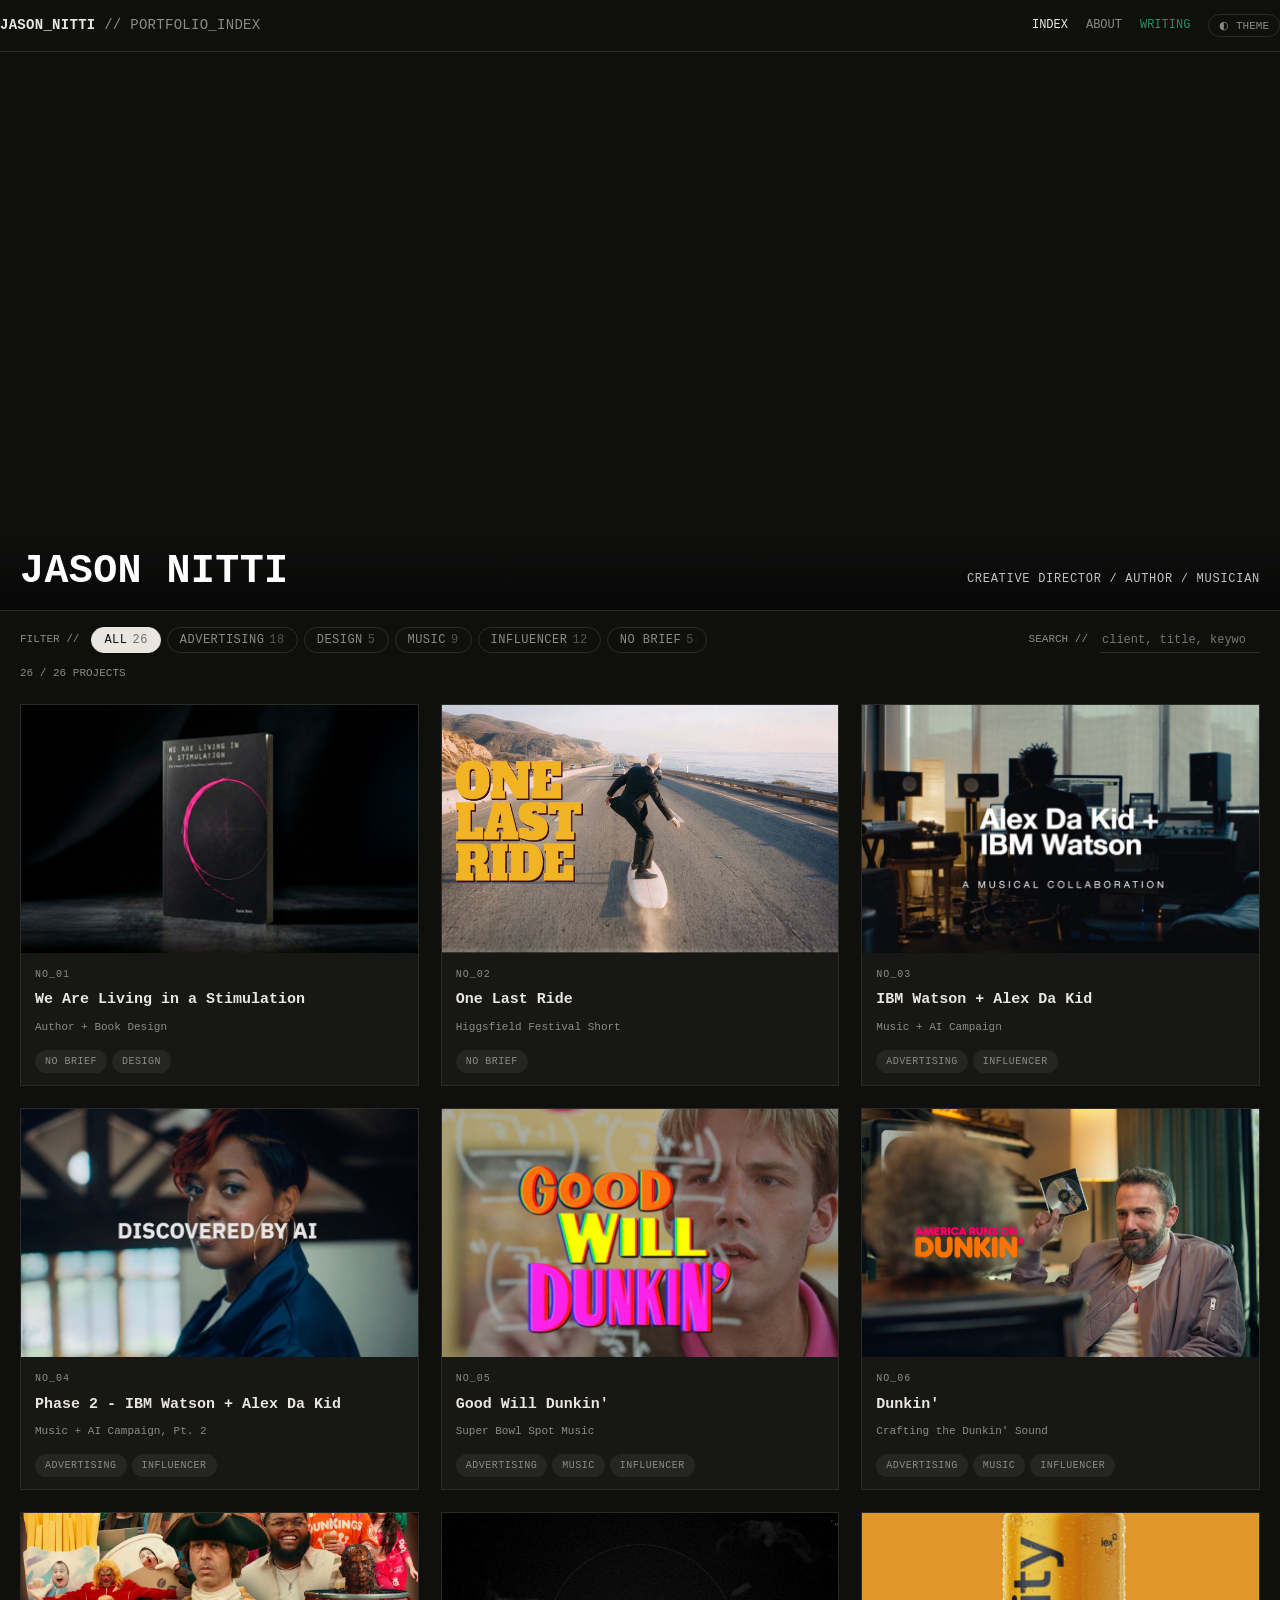
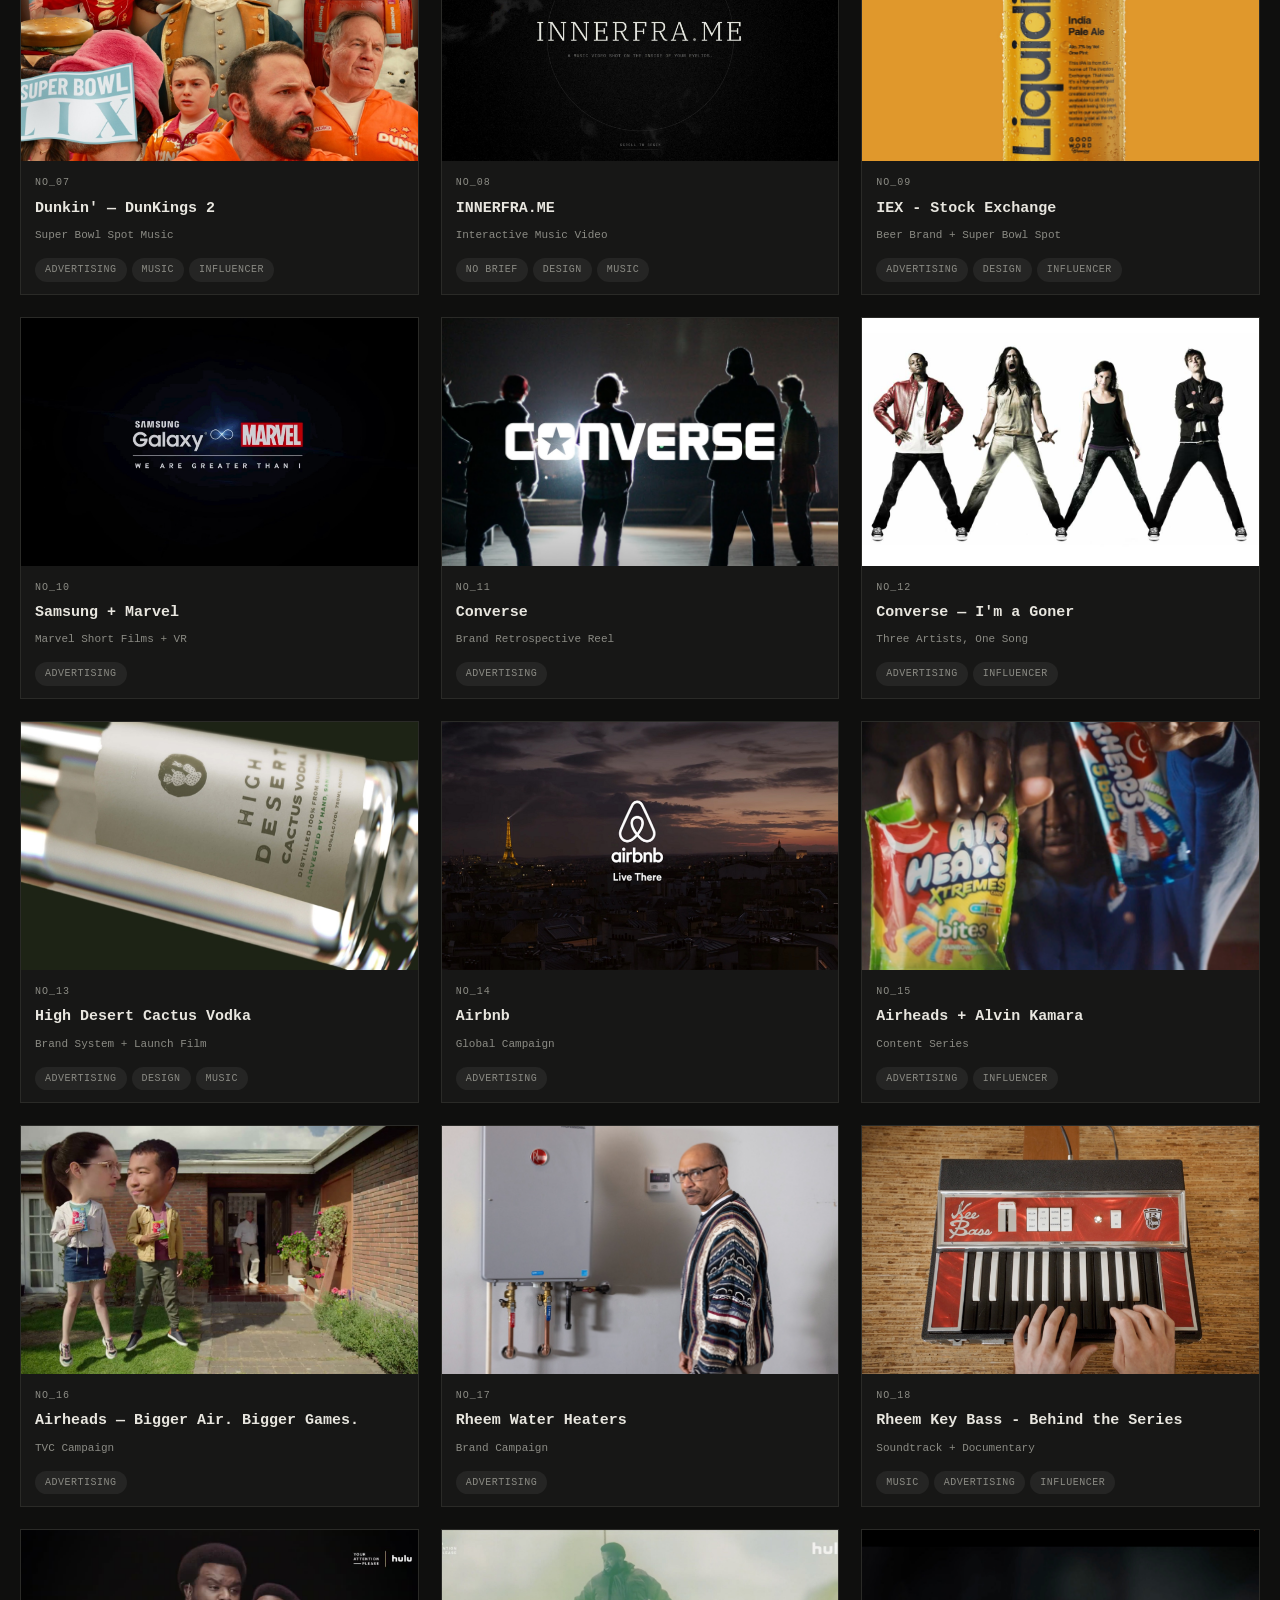
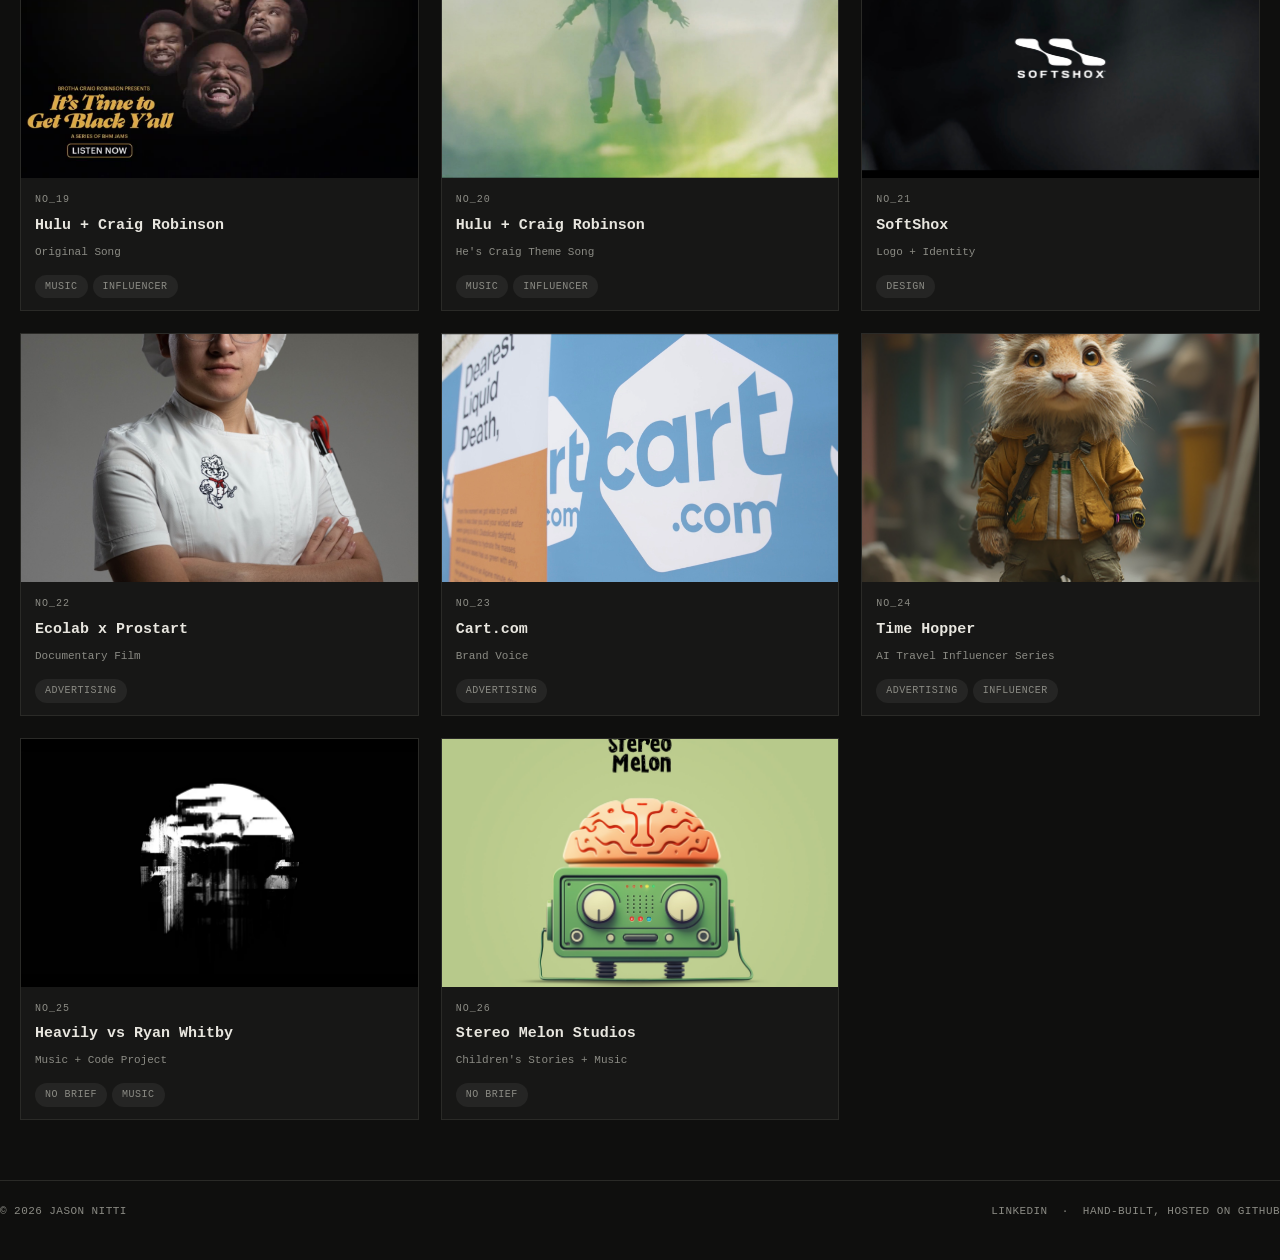
==== commit 5b65a2d9: "Add INNERFRA.ME case with a looping scroll-to-tune card Interactive music video Jason conceived in 2" ====
--- a/index.html
+++ b/index.html
@@ -6,7 +6,7 @@
   <title>Jason Nitti — Portfolio Index</title>
   <meta name="description" content="Jason Nitti — award-winning creative director. Marketing, campaign, brand, design and music work.">
   <link rel="icon" href="favicon.svg" type="image/svg+xml">
-  <link rel="stylesheet" href="css/style.css?v=8">
+  <link rel="stylesheet" href="css/style.css?v=9">
   <script>
     // set theme before paint to avoid flash — dark by default
     document.documentElement.dataset.theme = localStorage.getItem("theme") || "dark";
@@ -27,7 +27,7 @@
   </header>
 
   <section class="masthead">
-    <video src="assets/masthead.mp4" autoplay muted loop playsinline></video>
+    <video src="assets/masthead.mp4" autoplay muted loop playsinline webkit-playsinline preload="auto"></video>
     <div class="scrim wrap">
       <h1>Jason Nitti</h1>
       <div class="sub">Creative Director / Author / Musician</div>
@@ -55,6 +55,6 @@
     </span>
   </footer>
 
-  <script src="js/main.js?v=4"></script>
+  <script src="js/main.js?v=6"></script>
 </body>
 </html>
--- a/css/style.css
+++ b/css/style.css
@@ -124,11 +124,11 @@
 }
 .card:hover { transform: translateY(-3px); border-color: var(--ink-2); }
 .card .thumb { aspect-ratio: 16/10; overflow: hidden; background: #000; }
-.card .thumb img {
-  width: 100%; height: 100%; object-fit: cover;
+.card .thumb img, .card .thumb video {
+  display: block; width: 100%; height: 100%; object-fit: cover;
   transition: transform .4s ease, opacity .3s ease;
 }
-.card:hover .thumb img { transform: scale(1.03); }
+.card:hover .thumb img, .card:hover .thumb video { transform: scale(1.03); }
 .card .body { padding: 14px 14px 12px; display: flex; flex-direction: column; gap: 8px; flex: 1; }
 .card .id { color: var(--ink-2); font-size: 10px; letter-spacing: .1em; }
 .card h3 { margin: 0; font-size: 15px; line-height: 1.35; }
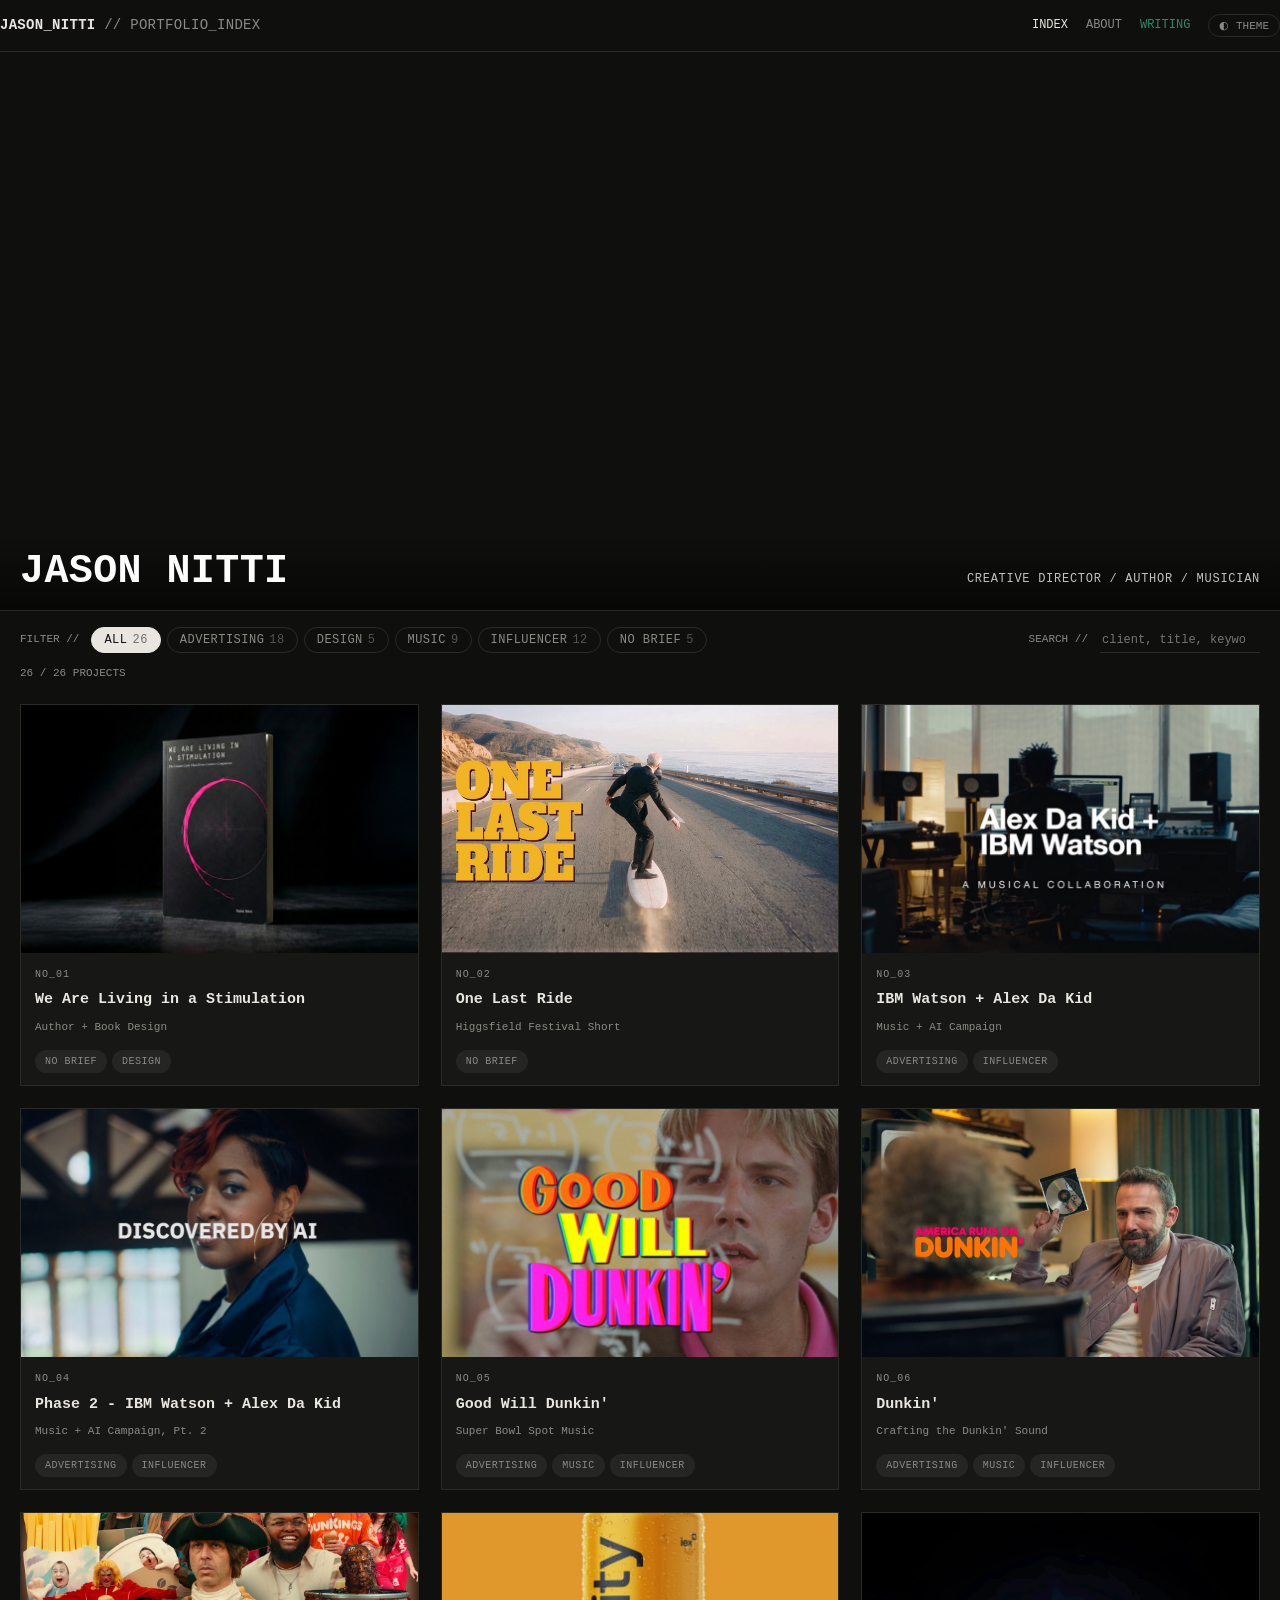
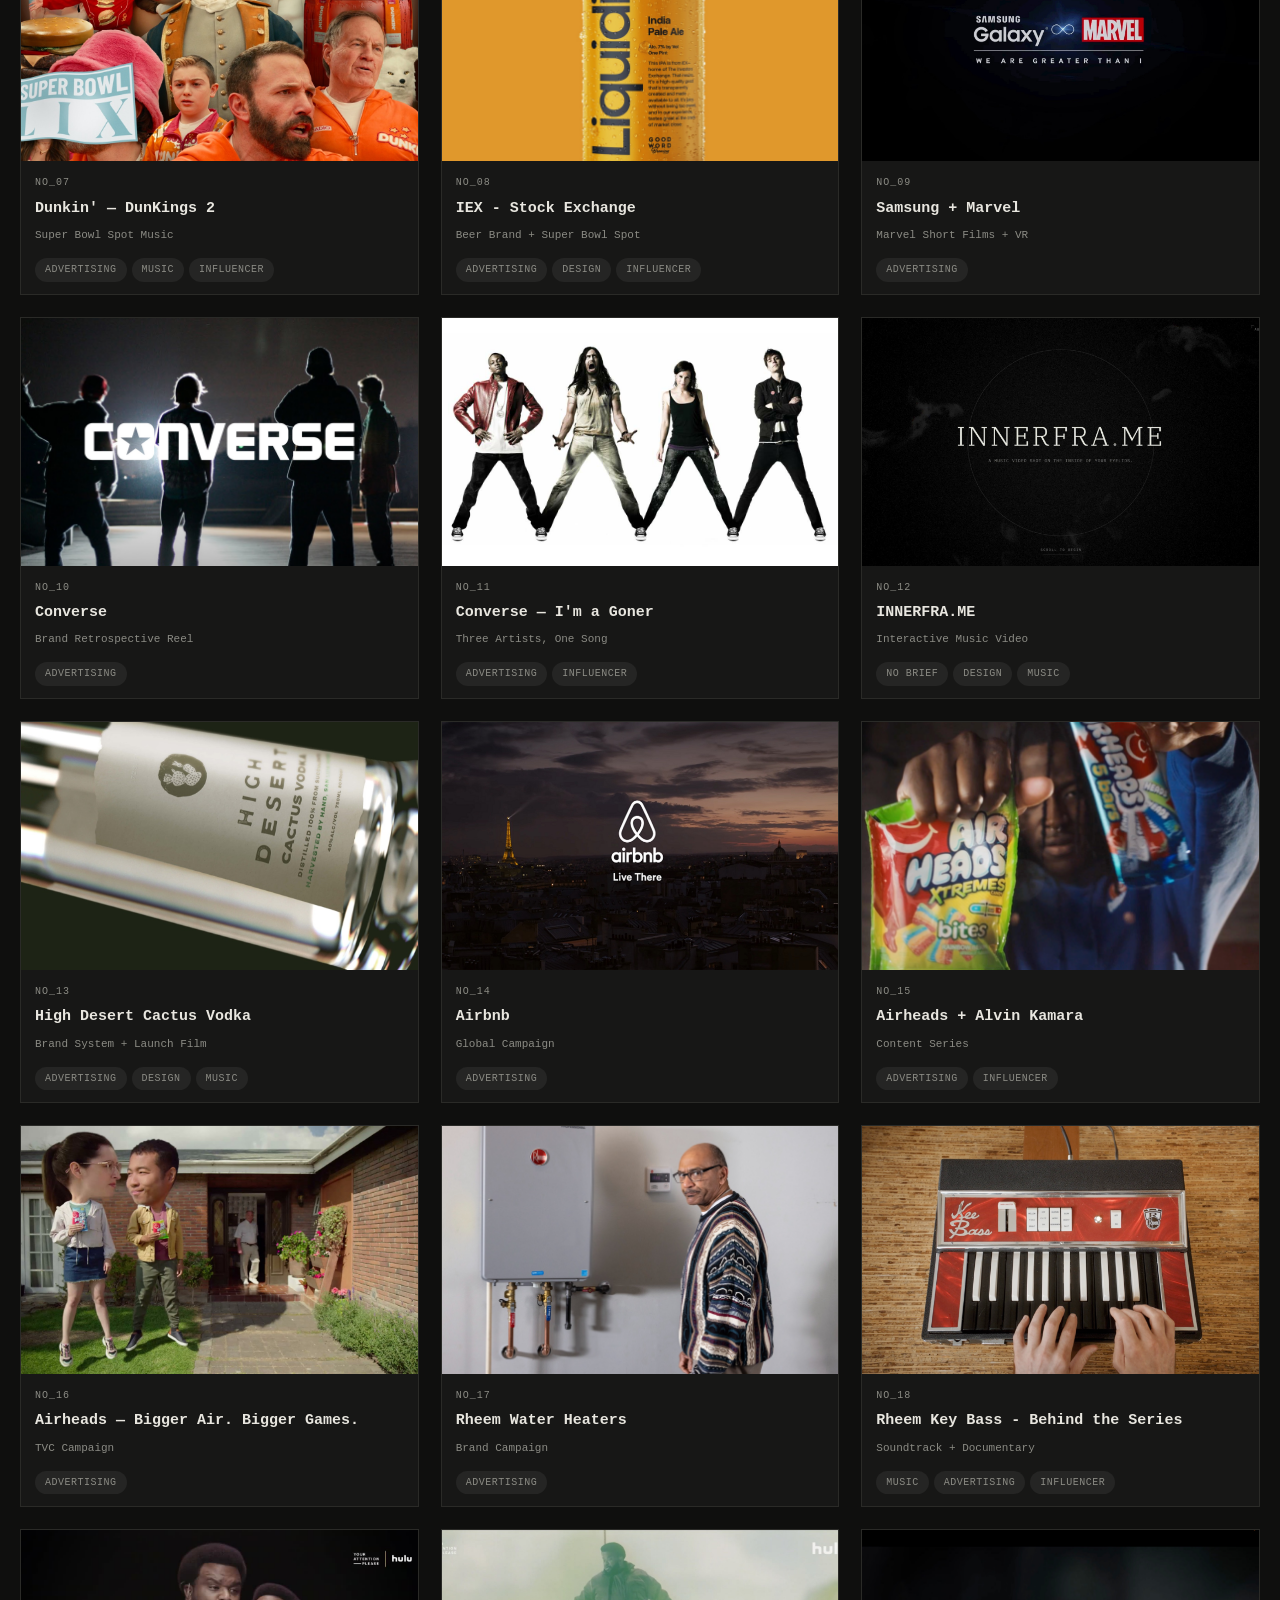
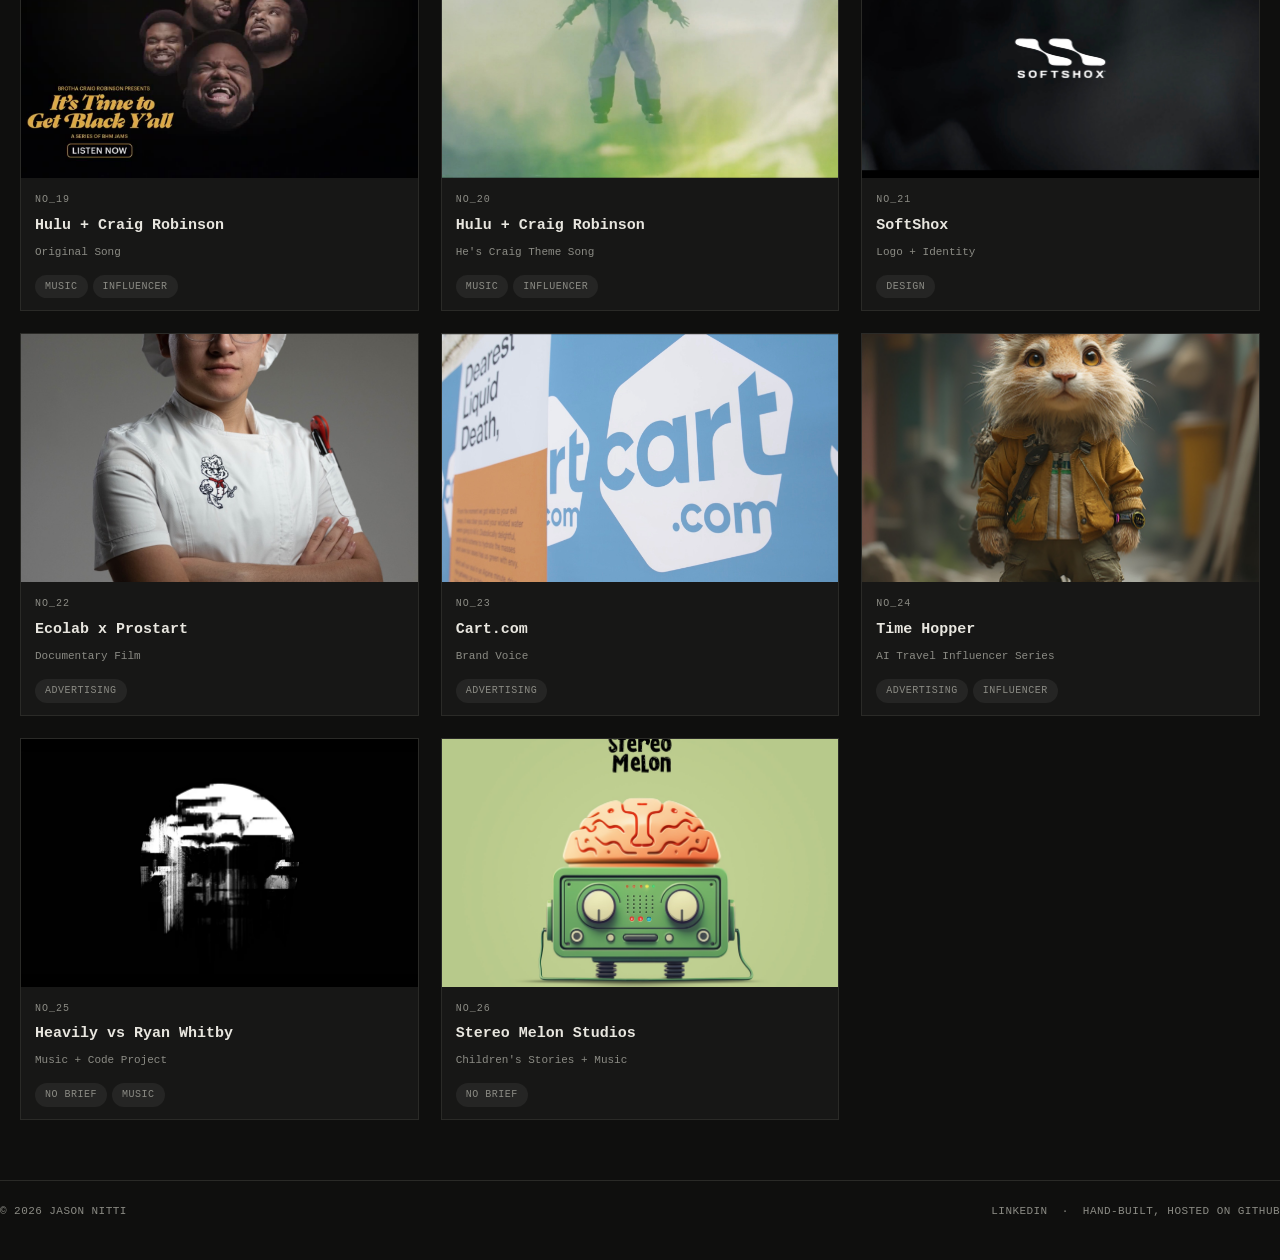
==== commit dab010a6: "INNERFRA.ME: 'View the site' link on the last frame Keyframes can now carry an optional link, render" ====
--- a/index.html
+++ b/index.html
@@ -6,7 +6,7 @@
   <title>Jason Nitti — Portfolio Index</title>
   <meta name="description" content="Jason Nitti — award-winning creative director. Marketing, campaign, brand, design and music work.">
   <link rel="icon" href="favicon.svg" type="image/svg+xml">
-  <link rel="stylesheet" href="css/style.css?v=9">
+  <link rel="stylesheet" href="css/style.css?v=10">
   <script>
     // set theme before paint to avoid flash — dark by default
     document.documentElement.dataset.theme = localStorage.getItem("theme") || "dark";
--- a/css/style.css
+++ b/css/style.css
@@ -158,6 +158,7 @@
 .proj-head .summary { font-size: 15px; line-height: 1.65; margin: 0 0 8px; }
 .proj-head .summary p { margin: 0 0 10px; }
 .proj-links { display: flex; gap: 10px; flex-wrap: wrap; margin: 14px 0 4px; }
+.proj-links[hidden] { display: none; }
 .proj-links a {
   font-size: 12px; text-transform: uppercase; letter-spacing: .04em;
   border: 1px solid var(--accent); color: var(--accent);
